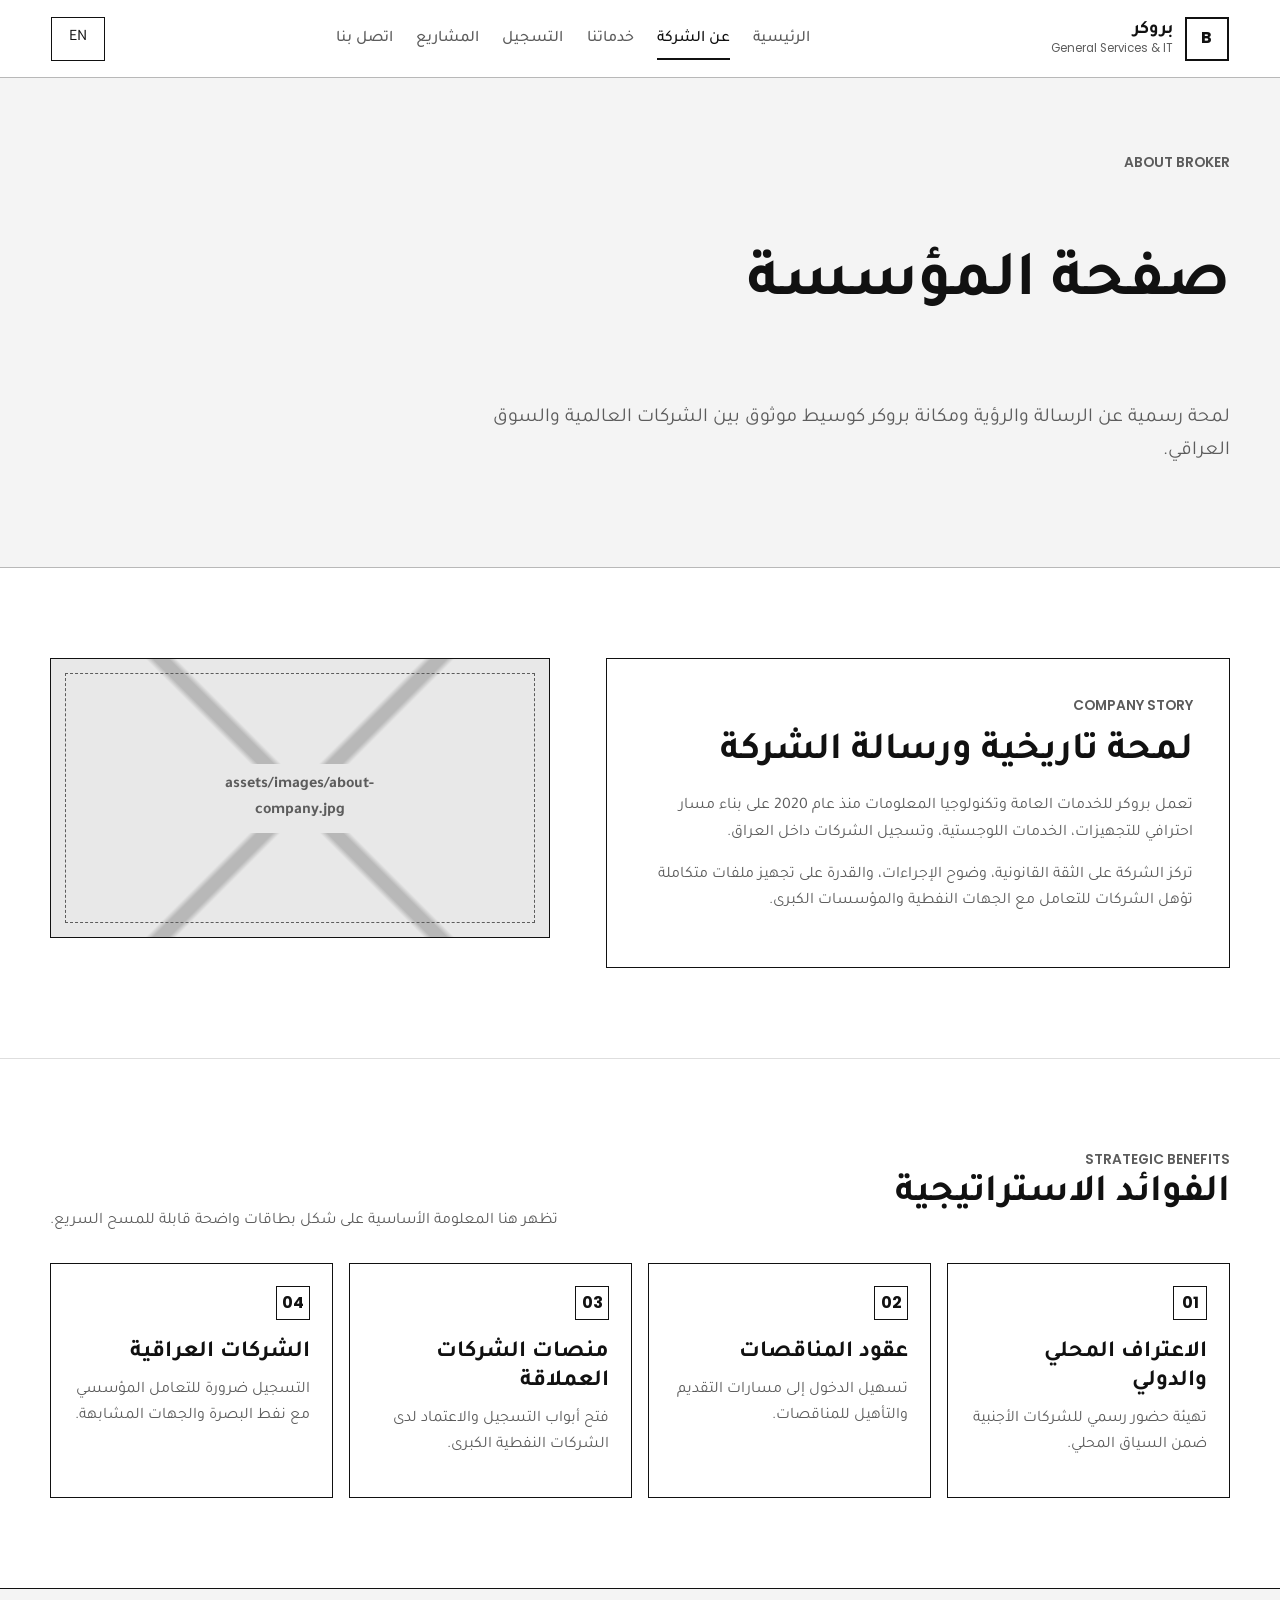
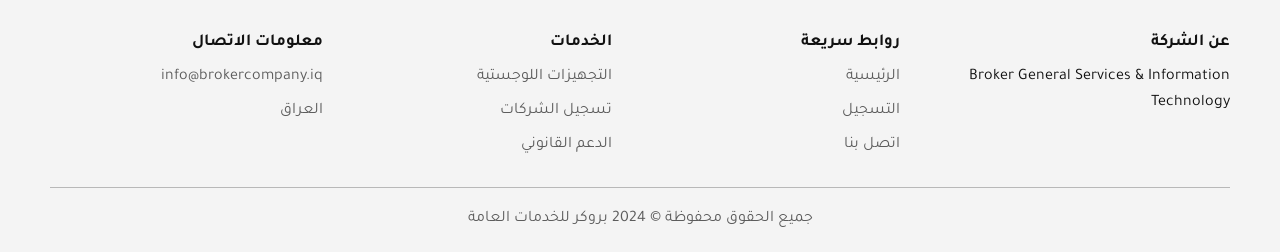
==== about.html @ 76e04817 "Add files via upload" ====
<!doctype html>
<html lang="ar" dir="rtl">
  <head>
    <meta charset="utf-8">
    <meta name="viewport" content="width=device-width, initial-scale=1">
    <title>بروكر | وايرفرام من نحن</title>
    <link rel="stylesheet" href="styles.css">
  </head>
  <body>
    <header class="site-header">
      <a class="brand" href="index.html" aria-label="Broker homepage">
        <span class="brand-mark" aria-hidden="true">B</span>
        <span>
          <strong data-ar="بروكر" data-en="Broker">بروكر</strong>
          <small>General Services &amp; IT</small>
        </span>
      </a>
      <nav class="site-nav" aria-label="Primary navigation">
        <a href="index.html" data-ar="الرئيسية" data-en="Home">الرئيسية</a>
        <a href="about.html" data-ar="عن الشركة" data-en="About">عن الشركة</a>
        <a href="services.html" data-ar="خدماتنا" data-en="Services">خدماتنا</a>
        <a href="registration.html" data-ar="التسجيل" data-en="Registration">التسجيل</a>
        <a href="partners.html" data-ar="المشاريع" data-en="Partners">المشاريع</a>
        <a href="contact.html" data-ar="اتصل بنا" data-en="Contact">اتصل بنا</a>
      </nav>
      <button class="language-toggle" type="button" data-language-toggle aria-label="Toggle language">
        <span data-ar="EN" data-en="AR">EN</span>
      </button>
    </header>

    <main class="main-shell">
      <section class="page-hero compact">
        <div class="page-hero-inner">
          <p class="eyebrow">About Broker</p>
          <h1 data-ar="صفحة المؤسسة" data-en="Company profile">صفحة المؤسسة</h1>
          <p class="lead">لمحة رسمية عن الرسالة والرؤية ومكانة بروكر كوسيط موثوق بين الشركات العالمية والسوق العراقي.</p>
        </div>
      </section>

      <section class="content-section">
        <div class="section-inner two-column">
          <article class="story-block">
            <p class="eyebrow">Company Story</p>
            <h2>لمحة تاريخية ورسالة الشركة</h2>
            <p>تعمل بروكر للخدمات العامة وتكنولوجيا المعلومات منذ عام 2020 على بناء مسار احترافي للتجهيزات، الخدمات اللوجستية، وتسجيل الشركات داخل العراق.</p>
            <p>تركز الشركة على الثقة القانونية، وضوح الإجراءات، والقدرة على تجهيز ملفات متكاملة تؤهل الشركات للتعامل مع الجهات النفطية والمؤسسات الكبرى.</p>
          </article>
          <div class="image-placeholder" data-image-slot="assets/images/about-company.jpg" aria-label="موضع صورة مؤسسية لمقر الشركة أو فريق العمل">
            <span>assets/images/about-company.jpg</span>
          </div>
        </div>
      </section>

      <section class="content-section">
        <div class="section-inner">
          <div class="section-heading">
            <div>
              <p class="eyebrow">Strategic Benefits</p>
              <h2>الفوائد الاستراتيجية</h2>
            </div>
            <p>تظهر هنا المعلومة الأساسية على شكل بطاقات واضحة قابلة للمسح السريع.</p>
          </div>
          <div class="strategy-grid">
            <article class="card">
              <span class="card-number">01</span>
              <h3>الاعتراف المحلي والدولي</h3>
              <p>تهيئة حضور رسمي للشركات الأجنبية ضمن السياق المحلي.</p>
            </article>
            <article class="card">
              <span class="card-number">02</span>
              <h3>عقود المناقصات</h3>
              <p>تسهيل الدخول إلى مسارات التقديم والتأهيل للمناقصات.</p>
            </article>
            <article class="card">
              <span class="card-number">03</span>
              <h3>منصات الشركات العملاقة</h3>
              <p>فتح أبواب التسجيل والاعتماد لدى الشركات النفطية الكبرى.</p>
            </article>
            <article class="card">
              <span class="card-number">04</span>
              <h3>الشركات العراقية</h3>
              <p>التسجيل ضرورة للتعامل المؤسسي مع نفط البصرة والجهات المشابهة.</p>
            </article>
          </div>
        </div>
      </section>
    </main>

    <footer class="site-footer">
      <div class="footer-inner">
        <div class="footer-grid">
          <section>
            <h3>عن الشركة</h3>
            <p>Broker General Services &amp; Information Technology</p>
          </section>
          <section>
            <h3>روابط سريعة</h3>
            <ul class="footer-list">
              <li><a href="index.html">الرئيسية</a></li>
              <li><a href="registration.html">التسجيل</a></li>
              <li><a href="contact.html">اتصل بنا</a></li>
            </ul>
          </section>
          <section>
            <h3>الخدمات</h3>
            <ul class="footer-list">
              <li>التجهيزات اللوجستية</li>
              <li>تسجيل الشركات</li>
              <li>الدعم القانوني</li>
            </ul>
          </section>
          <section>
            <h3>معلومات الاتصال</h3>
            <ul class="footer-list">
              <li>info@brokercompany.iq</li>
              <li>العراق</li>
            </ul>
          </section>
        </div>
        <div class="footer-bottom">جميع الحقوق محفوظة © 2024 بروكر للخدمات العامة</div>
      </div>
    </footer>
    <script src="app.js"></script>
  </body>
</html>
---- styles.css ----
@import url("https://fonts.googleapis.com/css2?family=Poppins:wght@400;500;600;700&family=Tajawal:wght@400;500;700;800&display=swap");

:root {
  --ink: #111111;
  --muted: #5c5c5c;
  --line: #b8b8b8;
  --soft-line: #dedede;
  --paper: #ffffff;
  --surface: #f4f4f4;
  --surface-strong: #e8e8e8;
  --focus: #000000;
  --radius: 8px;
  --max-width: 1180px;
}

* {
  box-sizing: border-box;
}

html {
  min-width: 320px;
}

body {
  margin: 0;
  background: var(--paper);
  color: var(--ink);
  font-family: "Tajawal", "Poppins", Arial, sans-serif;
  line-height: 1.65;
}

a {
  color: inherit;
  text-decoration: none;
}

button,
input,
select,
textarea {
  font: inherit;
}

button,
.button {
  min-height: 44px;
}

.site-header {
  position: sticky;
  top: 0;
  z-index: 20;
  display: flex;
  align-items: center;
  justify-content: space-between;
  gap: 24px;
  min-height: 78px;
  padding: 0 clamp(18px, 4vw, 54px);
  background: rgba(255, 255, 255, 0.96);
  border-bottom: 1px solid var(--line);
}

.brand {
  display: inline-flex;
  align-items: center;
  gap: 12px;
  min-width: 188px;
}

.brand-mark {
  display: grid;
  width: 44px;
  height: 44px;
  place-items: center;
  border: 2px solid var(--ink);
  font-family: "Poppins", Arial, sans-serif;
  font-weight: 700;
}

.brand strong {
  display: block;
  font-size: 1.15rem;
  line-height: 1.1;
}

.brand small {
  display: block;
  color: var(--muted);
  font-family: "Poppins", Arial, sans-serif;
  font-size: 0.72rem;
  line-height: 1.25;
}

.site-nav {
  display: flex;
  align-items: center;
  justify-content: center;
  flex: 1;
  gap: clamp(10px, 1.8vw, 24px);
}

.site-nav a {
  position: relative;
  padding: 24px 0 22px;
  color: var(--muted);
  font-weight: 500;
  white-space: nowrap;
}

.site-nav a::after {
  position: absolute;
  inset-inline: 0;
  bottom: 15px;
  height: 2px;
  background: var(--ink);
  content: "";
  opacity: 0;
}

.site-nav a[aria-current="page"],
.site-nav a:hover {
  color: var(--ink);
}

.site-nav a[aria-current="page"]::after,
.site-nav a:hover::after {
  opacity: 1;
}

.language-toggle {
  display: inline-flex;
  align-items: center;
  justify-content: center;
  width: 54px;
  border: 1px solid var(--ink);
  background: var(--paper);
  color: var(--ink);
  cursor: pointer;
}

.language-toggle:hover,
.language-toggle:focus-visible,
.button:hover,
.button:focus-visible,
.tab-button:hover,
.tab-button:focus-visible,
.accordion-button:hover,
.accordion-button:focus-visible,
.partner-trigger:hover,
.partner-trigger:focus-visible {
  outline: 2px solid var(--focus);
  outline-offset: 2px;
}

.main-shell {
  min-height: calc(100vh - 78px);
}

.page-hero {
  border-bottom: 1px solid var(--line);
  background: var(--surface);
}

.page-hero-inner,
.section-inner,
.footer-inner {
  width: min(var(--max-width), calc(100% - 36px));
  margin: 0 auto;
}

.page-hero-inner {
  display: grid;
  grid-template-columns: minmax(0, 1.05fr) minmax(280px, 0.95fr);
  gap: clamp(26px, 5vw, 68px);
  align-items: center;
  min-height: 430px;
  padding: clamp(42px, 8vw, 86px) 0;
}

.page-hero.compact .page-hero-inner {
  grid-template-columns: 1fr;
  min-height: auto;
  padding: clamp(36px, 7vw, 74px) 0;
}

.eyebrow {
  margin: 0 0 12px;
  color: var(--muted);
  font-family: "Poppins", "Tajawal", Arial, sans-serif;
  font-size: 0.86rem;
  font-weight: 600;
  letter-spacing: 0;
  text-transform: uppercase;
}

h1,
h2,
h3,
p {
  margin-top: 0;
}

h1 {
  max-width: 760px;
  margin-bottom: 18px;
  font-size: clamp(2.15rem, 5vw, 4.8rem);
  line-height: 1.08;
}

h2 {
  margin-bottom: 18px;
  font-size: clamp(1.7rem, 3vw, 2.7rem);
  line-height: 1.18;
}

h3 {
  margin-bottom: 10px;
  font-size: clamp(1.1rem, 2vw, 1.45rem);
  line-height: 1.25;
}

.lead {
  max-width: 800px;
  margin-bottom: 26px;
  color: var(--muted);
  font-size: clamp(1.04rem, 2vw, 1.24rem);
}

.button-row {
  display: flex;
  flex-wrap: wrap;
  gap: 12px;
}

.button {
  display: inline-flex;
  align-items: center;
  justify-content: center;
  gap: 10px;
  min-width: 150px;
  padding: 10px 18px;
  border: 1px solid var(--ink);
  background: var(--ink);
  color: var(--paper);
  font-weight: 700;
  cursor: pointer;
}

.button.secondary {
  background: var(--paper);
  color: var(--ink);
}

.button.full {
  width: 100%;
}

.hero-visual,
.image-placeholder,
.logo-placeholder {
  position: relative;
  display: grid;
  min-height: 280px;
  place-items: center;
  overflow: hidden;
  border: 1px solid var(--ink);
  background:
    linear-gradient(45deg, transparent 48%, var(--line) 49%, var(--line) 51%, transparent 52%),
    linear-gradient(-45deg, transparent 48%, var(--line) 49%, var(--line) 51%, transparent 52%),
    var(--surface-strong);
  color: var(--muted);
  text-align: center;
}

.hero-visual::before,
.image-placeholder::before,
.logo-placeholder::before {
  position: absolute;
  inset: 14px;
  border: 1px dashed var(--muted);
  content: "";
}

.hero-visual span,
.image-placeholder span,
.logo-placeholder span {
  position: relative;
  max-width: 220px;
  padding: 8px 12px;
  background: var(--surface-strong);
  font-weight: 700;
  overflow-wrap: anywhere;
}

.content-section {
  padding: clamp(42px, 8vw, 90px) 0;
}

.content-section + .content-section {
  border-top: 1px solid var(--soft-line);
}

.section-heading {
  display: flex;
  align-items: end;
  justify-content: space-between;
  gap: 18px;
  margin-bottom: 28px;
}

.section-heading p {
  max-width: 610px;
  margin-bottom: 0;
  color: var(--muted);
}

.two-column {
  display: grid;
  grid-template-columns: minmax(0, 1fr) minmax(280px, 0.8fr);
  gap: clamp(24px, 5vw, 56px);
  align-items: start;
}

.story-block {
  padding: clamp(22px, 4vw, 36px);
  border: 1px solid var(--ink);
  background: var(--paper);
}

.strategy-grid,
.services-grid,
.partner-grid,
.footer-grid {
  display: grid;
  gap: 16px;
}

.strategy-grid {
  grid-template-columns: repeat(4, minmax(0, 1fr));
}

.services-grid {
  grid-template-columns: repeat(4, minmax(0, 1fr));
}

.partner-grid {
  grid-template-columns: repeat(4, minmax(0, 1fr));
}

.footer-grid {
  grid-template-columns: 1.15fr repeat(3, 1fr);
}

.card,
.service-card,
.requirement-card,
.contact-panel {
  border: 1px solid var(--ink);
  background: var(--paper);
}

.card,
.service-card {
  padding: 22px;
}

.card {
  min-height: 174px;
}

.card-number {
  display: inline-grid;
  width: 34px;
  height: 34px;
  place-items: center;
  margin-bottom: 18px;
  border: 1px solid var(--ink);
  font-family: "Poppins", Arial, sans-serif;
  font-weight: 700;
}

.icon-slot {
  display: grid;
  width: 52px;
  height: 52px;
  place-items: center;
  margin-bottom: 18px;
  border: 1px solid var(--ink);
  background:
    linear-gradient(45deg, transparent 47%, var(--line) 48%, var(--line) 52%, transparent 53%),
    var(--surface);
}

.card p,
.service-card p,
.story-block p,
.contact-panel p {
  color: var(--muted);
}

.service-card {
  display: flex;
  flex-direction: column;
  min-height: 240px;
}

.service-card .button {
  width: 100%;
  margin-top: auto;
}

.tabs {
  display: grid;
  gap: 24px;
}

.tab-list {
  display: flex;
  flex-wrap: wrap;
  gap: 10px;
  justify-content: center;
}

.tab-button {
  min-width: min(100%, 260px);
  min-height: 48px;
  padding: 10px 20px;
  border: 1px solid var(--ink);
  background: var(--paper);
  color: var(--ink);
  cursor: pointer;
  font-weight: 700;
}

.tab-button[aria-selected="true"] {
  background: var(--ink);
  color: var(--paper);
}

.tab-panel[hidden] {
  display: none;
}

.process-list,
.check-list,
.footer-list {
  margin: 0;
  padding: 0;
  list-style: none;
}

.process-list {
  display: grid;
  grid-template-columns: repeat(3, minmax(0, 1fr));
  gap: 16px;
}

.process-list li,
.guarantee-box,
.requirement-card {
  padding: 22px;
  border: 1px solid var(--ink);
  background: var(--paper);
}

.guarantee-box {
  display: grid;
  grid-template-columns: auto 1fr;
  gap: 18px;
  align-items: start;
}

.shield-mark {
  display: grid;
  width: 64px;
  height: 74px;
  place-items: center;
  border: 2px solid var(--ink);
  clip-path: polygon(50% 0, 92% 15%, 82% 76%, 50% 100%, 18% 76%, 8% 15%);
  font-family: "Poppins", Arial, sans-serif;
  font-weight: 700;
}

.accordion {
  display: grid;
  gap: 12px;
}

.accordion-item {
  border: 1px solid var(--ink);
  background: var(--paper);
}

.accordion-button {
  display: flex;
  width: 100%;
  align-items: center;
  justify-content: space-between;
  gap: 16px;
  padding: 18px 20px;
  border: 0;
  background: transparent;
  color: var(--ink);
  cursor: pointer;
  text-align: start;
  font-weight: 700;
}

.accordion-button::after {
  display: grid;
  width: 28px;
  height: 28px;
  flex: 0 0 auto;
  place-items: center;
  border: 1px solid var(--ink);
  content: "+";
  font-family: "Poppins", Arial, sans-serif;
}

.accordion-button[aria-expanded="true"]::after {
  content: "-";
}

.accordion-panel {
  padding: 0 20px 18px;
  color: var(--muted);
}

.accordion-panel[hidden] {
  display: none;
}

.download-panel {
  display: grid;
  grid-template-columns: 1fr auto;
  gap: 18px;
  align-items: center;
  margin-top: 24px;
  padding: 22px;
  border: 1px solid var(--ink);
  background: var(--surface);
}

.partner-section-label {
  margin: 32px 0 14px;
  padding-bottom: 10px;
  border-bottom: 1px solid var(--line);
  color: var(--muted);
  font-weight: 700;
}

.partner-trigger {
  display: grid;
  width: 100%;
  min-height: 132px;
  padding: 16px;
  place-items: center;
  border: 1px solid var(--ink);
  background: var(--paper);
  color: var(--ink);
  cursor: pointer;
  text-align: center;
  font-weight: 700;
}

.partner-trigger span {
  display: block;
  width: 100%;
  padding: 10px;
  border: 1px dashed var(--line);
  overflow-wrap: anywhere;
}

dialog {
  width: min(560px, calc(100% - 32px));
  border: 1px solid var(--ink);
  padding: 0;
}

dialog::backdrop {
  background: rgba(0, 0, 0, 0.35);
}

.modal-content {
  padding: 26px;
}

.modal-actions {
  display: flex;
  justify-content: flex-end;
  margin-top: 22px;
}

.contact-layout {
  display: grid;
  grid-template-columns: minmax(0, 1.05fr) minmax(300px, 0.75fr);
  gap: clamp(24px, 5vw, 56px);
  align-items: start;
}

.contact-panel {
  padding: clamp(22px, 4vw, 34px);
}

.form-grid {
  display: grid;
  grid-template-columns: repeat(2, minmax(0, 1fr));
  gap: 16px;
}

.form-field {
  display: grid;
  gap: 8px;
}

.form-field.full {
  grid-column: 1 / -1;
}

.form-field label {
  font-weight: 700;
}

.form-field input,
.form-field select,
.form-field textarea {
  width: 100%;
  min-height: 46px;
  padding: 10px 12px;
  border: 1px solid var(--ink);
  background: var(--paper);
  color: var(--ink);
}

.form-field textarea {
  min-height: 132px;
  resize: vertical;
}

.form-status {
  margin: 16px 0 0;
  color: var(--muted);
}

.info-list {
  display: grid;
  gap: 16px;
  margin: 0;
}

.info-list div {
  padding-bottom: 14px;
  border-bottom: 1px solid var(--soft-line);
}

.info-list dt {
  font-weight: 700;
}

.info-list dd {
  margin: 4px 0 0;
  color: var(--muted);
}

.site-footer {
  border-top: 1px solid var(--ink);
  background: var(--surface);
}

.footer-inner {
  padding: 44px 0 20px;
}

.footer-grid {
  margin-bottom: 28px;
}

.footer-grid h3 {
  font-size: 1.05rem;
}

.footer-list {
  display: grid;
  gap: 8px;
  color: var(--muted);
}

.footer-bottom {
  padding-top: 18px;
  border-top: 1px solid var(--line);
  color: var(--muted);
  text-align: center;
}

@media (max-width: 980px) {
  .site-header {
    position: relative;
    flex-wrap: wrap;
    padding-top: 14px;
    padding-bottom: 14px;
  }

  .site-nav {
    order: 3;
    width: 100%;
    justify-content: flex-start;
    overflow-x: auto;
    padding-bottom: 2px;
  }

  html[dir="rtl"] .site-nav {
    justify-content: flex-start;
  }

  .site-nav a {
    padding: 8px 0;
  }

  .site-nav a::after {
    bottom: 0;
  }

  .page-hero-inner,
  .two-column,
  .contact-layout {
    grid-template-columns: 1fr;
  }

  .strategy-grid,
  .services-grid,
  .partner-grid {
    grid-template-columns: repeat(2, minmax(0, 1fr));
  }

  .process-list,
  .footer-grid {
    grid-template-columns: 1fr 1fr;
  }
}

@media (max-width: 640px) {
  .page-hero-inner,
  .section-inner,
  .footer-inner {
    width: min(100% - 28px, var(--max-width));
  }

  .brand {
    min-width: 0;
  }

  .brand small {
    display: none;
  }

  .section-heading,
  .download-panel {
    display: grid;
  }

  .strategy-grid,
  .services-grid,
  .partner-grid,
  .process-list,
  .footer-grid,
  .form-grid {
    grid-template-columns: 1fr;
  }

  .button,
  .tab-button {
    width: 100%;
  }

  h1 {
    font-size: clamp(2rem, 12vw, 3.2rem);
  }
}
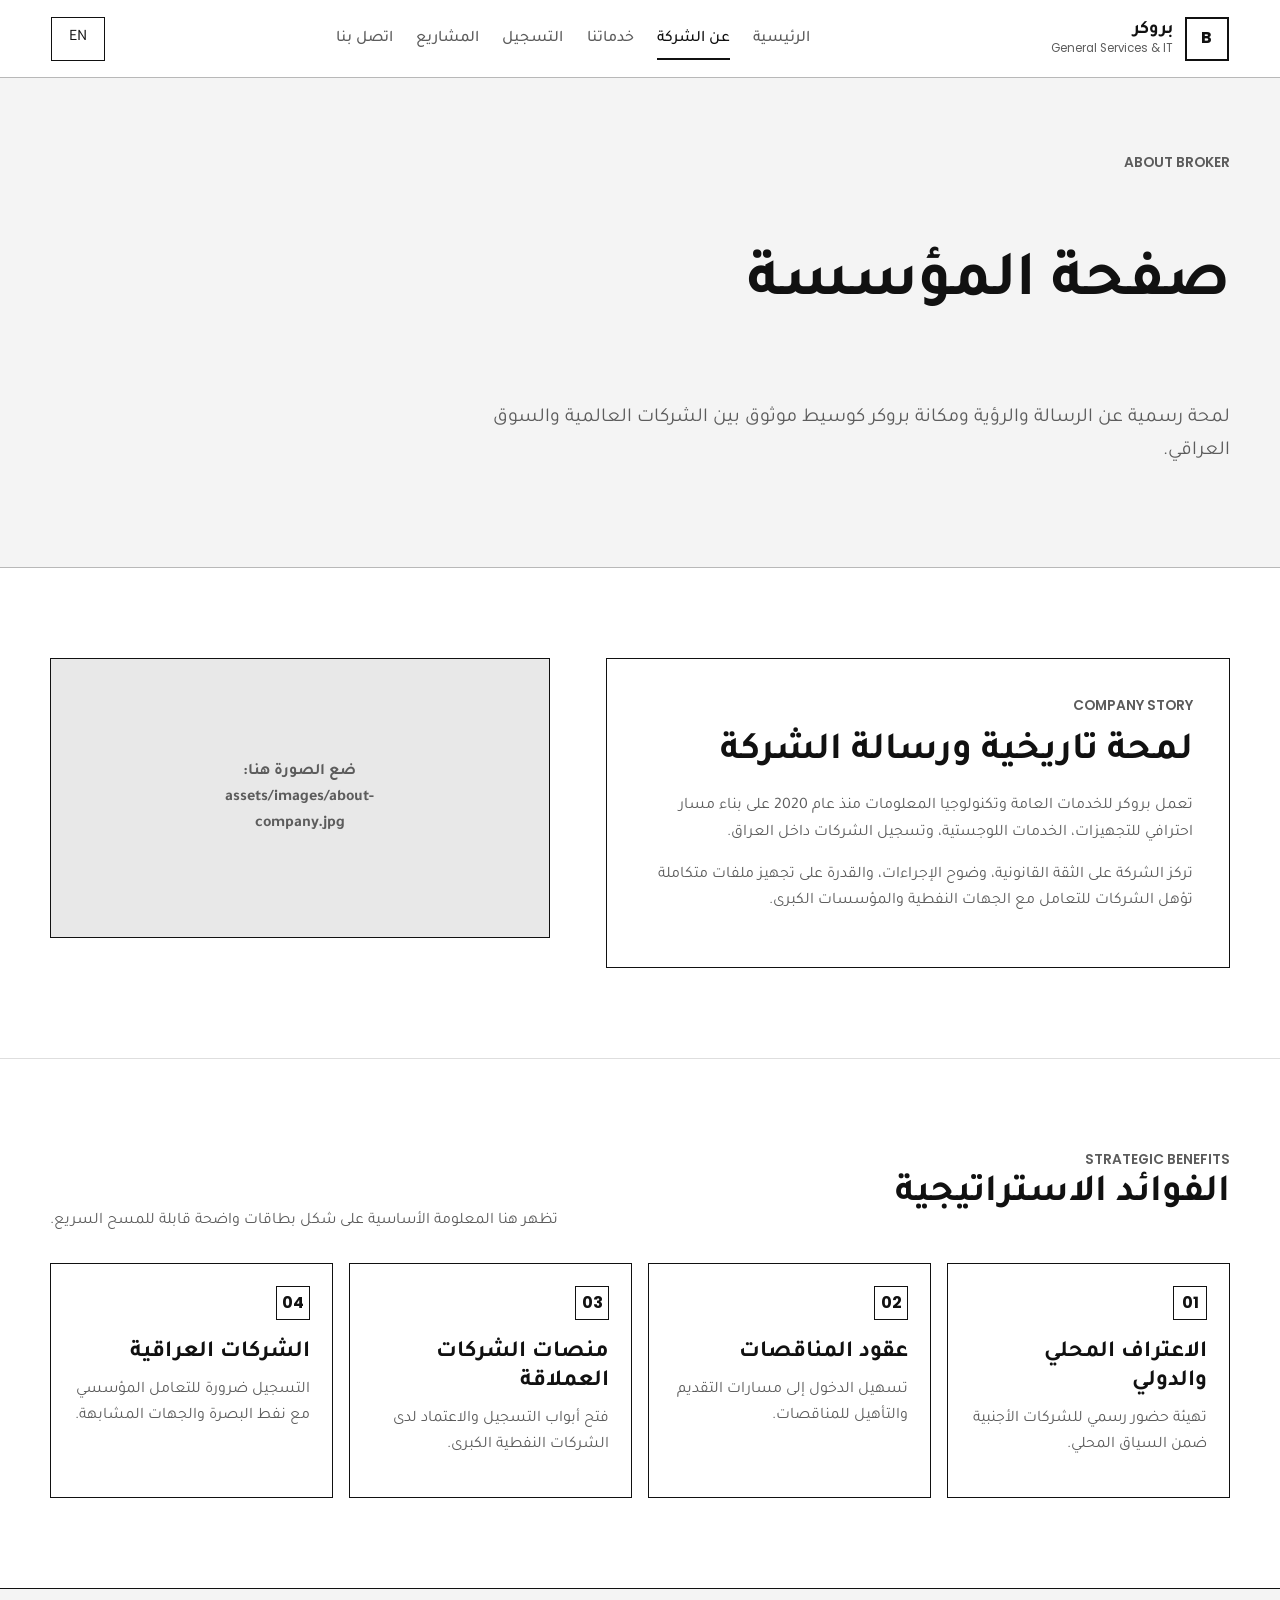
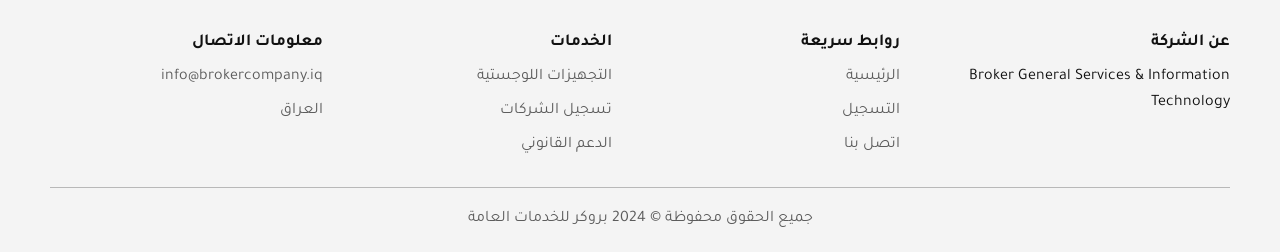
==== commit 204528da: "Add files via upload" ====
--- a/about.html
+++ b/about.html
@@ -45,8 +45,9 @@
             <p>تعمل بروكر للخدمات العامة وتكنولوجيا المعلومات منذ عام 2020 على بناء مسار احترافي للتجهيزات، الخدمات اللوجستية، وتسجيل الشركات داخل العراق.</p>
             <p>تركز الشركة على الثقة القانونية، وضوح الإجراءات، والقدرة على تجهيز ملفات متكاملة تؤهل الشركات للتعامل مع الجهات النفطية والمؤسسات الكبرى.</p>
           </article>
-          <div class="image-placeholder" data-image-slot="assets/images/about-company.jpg" aria-label="موضع صورة مؤسسية لمقر الشركة أو فريق العمل">
-            <span>assets/images/about-company.jpg</span>
+          <div class="image-placeholder has-image" data-image-slot="assets/images/about-company.jpg" aria-label="موضع صورة مؤسسية لمقر الشركة أو فريق العمل">
+            <img src="assets/images/about-company.jpg" alt="صورة مؤسسية لشركة بروكر" data-fallback-target="#about-image-fallback">
+            <span id="about-image-fallback" hidden>ضع الصورة هنا: assets/images/about-company.jpg</span>
           </div>
         </div>
       </section>
--- a/styles.css
+++ b/styles.css
@@ -272,6 +272,29 @@
   text-align: center;
 }
 
+.hero-visual.has-image,
+.image-placeholder.has-image {
+  background: var(--surface-strong);
+}
+
+.hero-visual.has-image::before,
+.image-placeholder.has-image::before {
+  display: none;
+}
+
+.hero-visual img,
+.image-placeholder img {
+  position: absolute;
+  inset: 0;
+  width: 100%;
+  height: 100%;
+  object-fit: cover;
+}
+
+.hero-visual.has-image span {
+  display: none;
+}
+
 .hero-visual::before,
 .image-placeholder::before,
 .logo-placeholder::before {
@@ -285,6 +308,7 @@
 .image-placeholder span,
 .logo-placeholder span {
   position: relative;
+  z-index: 1;
   max-width: 220px;
   padding: 8px 12px;
   background: var(--surface-strong);
@@ -550,11 +574,14 @@
 }
 
 .partner-trigger {
-  display: grid;
+  display: flex;
   width: 100%;
   min-height: 132px;
+  flex-direction: column;
+  gap: 10px;
+  align-items: center;
+  justify-content: center;
   padding: 16px;
-  place-items: center;
   border: 1px solid var(--ink);
   background: var(--paper);
   color: var(--ink);
@@ -563,11 +590,19 @@
   font-weight: 700;
 }
 
+.partner-trigger img {
+  display: block;
+  width: min(150px, 100%);
+  max-height: 74px;
+  object-fit: contain;
+}
+
 .partner-trigger span {
   display: block;
   width: 100%;
-  padding: 10px;
-  border: 1px dashed var(--line);
+  padding-top: 8px;
+  border-top: 1px dashed var(--line);
+  line-height: 1.3;
   overflow-wrap: anywhere;
 }
 
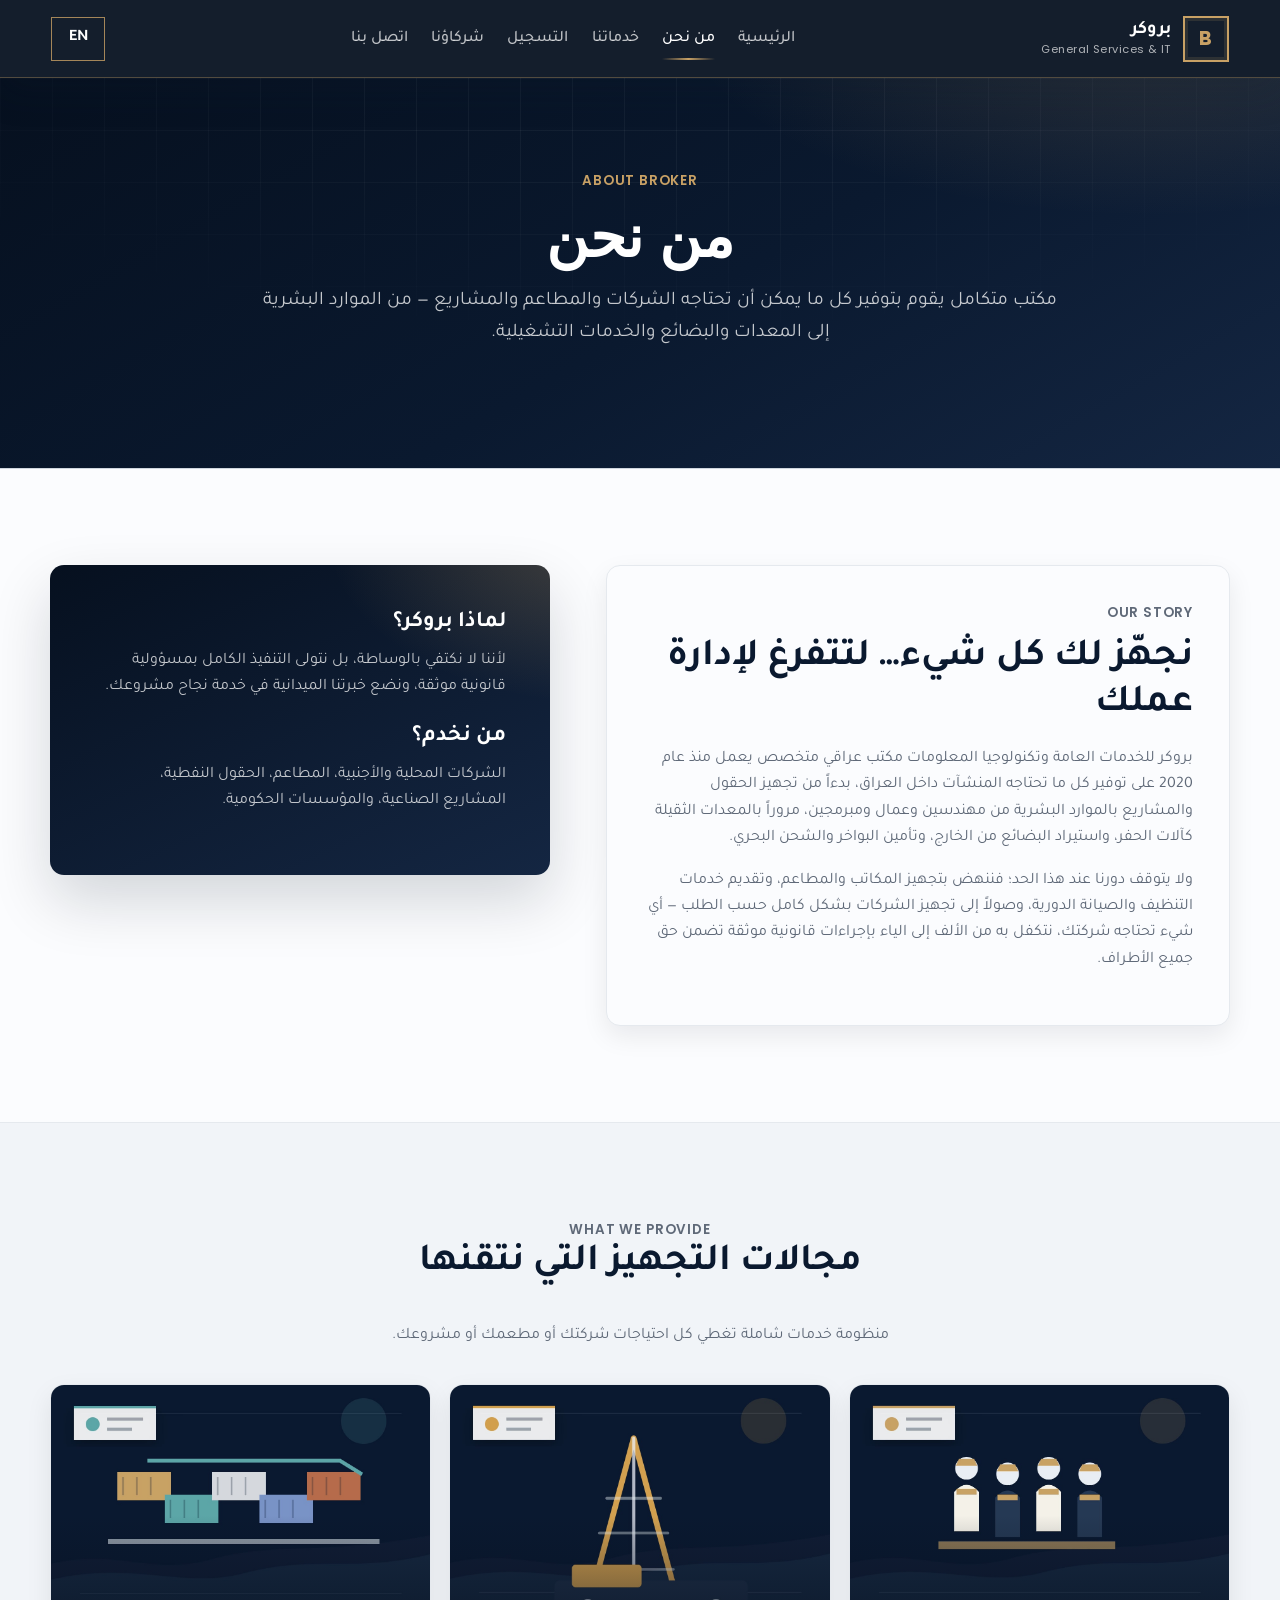
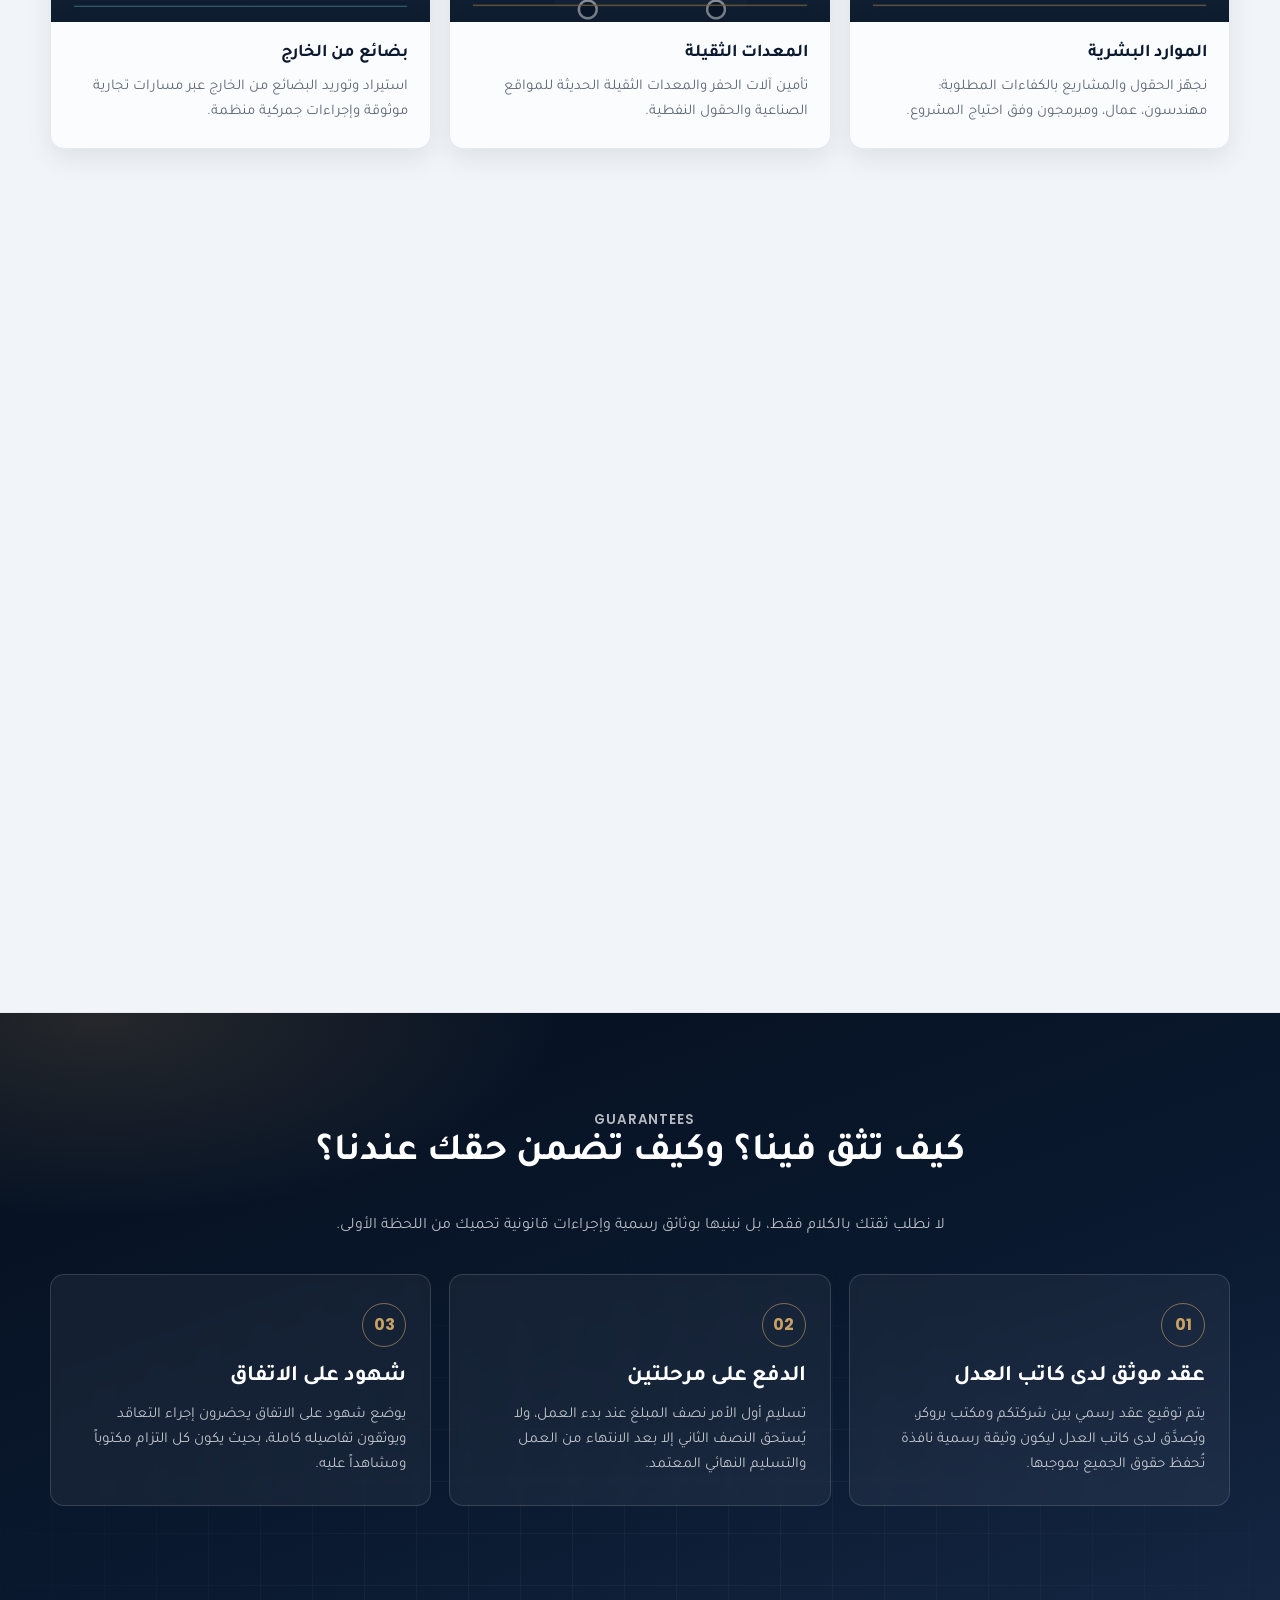
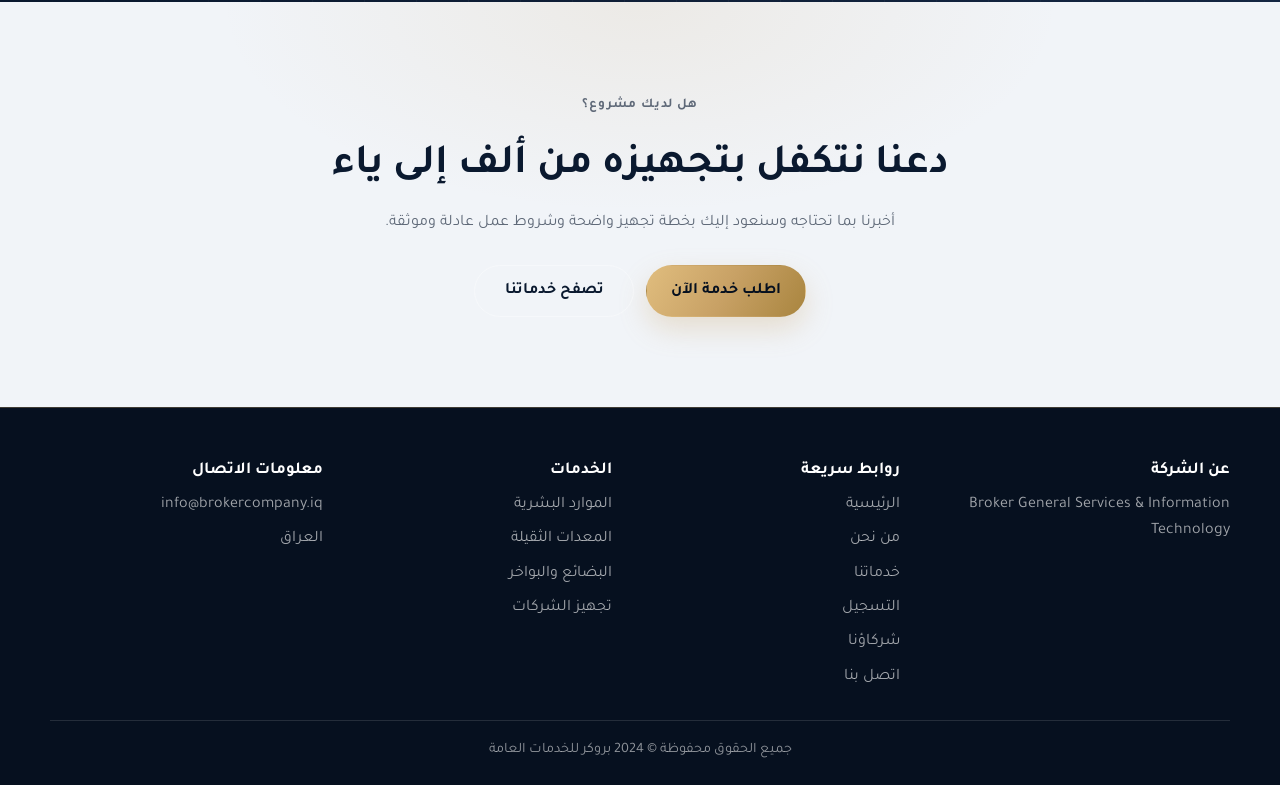
==== commit 3ebcfd79: "Add files via upload" ====
--- a/about.html
+++ b/about.html
@@ -3,7 +3,8 @@
   <head>
     <meta charset="utf-8">
     <meta name="viewport" content="width=device-width, initial-scale=1">
-    <title>بروكر | وايرفرام من نحن</title>
+    <title>بروكر | من نحن</title>
+    <meta name="description" content="من نحن — بروكر مكتب متخصص في توفير كل ما تحتاجه الشركات والمطاعم من موارد بشرية ومعدات وبضائع وخدمات متكاملة حسب الطلب.">
     <link rel="stylesheet" href="styles.css">
   </head>
   <body>
@@ -17,10 +18,10 @@
       </a>
       <nav class="site-nav" aria-label="Primary navigation">
         <a href="index.html" data-ar="الرئيسية" data-en="Home">الرئيسية</a>
-        <a href="about.html" data-ar="عن الشركة" data-en="About">عن الشركة</a>
+        <a href="about.html" data-ar="من نحن" data-en="About Us">من نحن</a>
         <a href="services.html" data-ar="خدماتنا" data-en="Services">خدماتنا</a>
         <a href="registration.html" data-ar="التسجيل" data-en="Registration">التسجيل</a>
-        <a href="partners.html" data-ar="المشاريع" data-en="Partners">المشاريع</a>
+        <a href="partners.html" data-ar="شركاؤنا" data-en="Our Partners">شركاؤنا</a>
         <a href="contact.html" data-ar="اتصل بنا" data-en="Contact">اتصل بنا</a>
       </nav>
       <button class="language-toggle" type="button" data-language-toggle aria-label="Toggle language">
@@ -31,57 +32,144 @@
     <main class="main-shell">
       <section class="page-hero compact">
         <div class="page-hero-inner">
-          <p class="eyebrow">About Broker</p>
-          <h1 data-ar="صفحة المؤسسة" data-en="Company profile">صفحة المؤسسة</h1>
-          <p class="lead">لمحة رسمية عن الرسالة والرؤية ومكانة بروكر كوسيط موثوق بين الشركات العالمية والسوق العراقي.</p>
+          <p class="eyebrow" data-ar="About Broker" data-en="About Broker">About Broker</p>
+          <h1 data-ar="من نحن" data-en="Who We Are">من نحن</h1>
+          <p class="lead" data-ar="مكتب متكامل يقوم بتوفير كل ما يمكن أن تحتاجه الشركات والمطاعم والمشاريع — من الموارد البشرية إلى المعدات والبضائع والخدمات التشغيلية." data-en="A fully integrated office supplying everything companies, restaurants, and projects may need — from human resources to equipment, goods, and operational services.">مكتب متكامل يقوم بتوفير كل ما يمكن أن تحتاجه الشركات والمطاعم والمشاريع — من الموارد البشرية إلى المعدات والبضائع والخدمات التشغيلية.</p>
         </div>
       </section>
 
       <section class="content-section">
         <div class="section-inner two-column">
-          <article class="story-block">
-            <p class="eyebrow">Company Story</p>
-            <h2>لمحة تاريخية ورسالة الشركة</h2>
-            <p>تعمل بروكر للخدمات العامة وتكنولوجيا المعلومات منذ عام 2020 على بناء مسار احترافي للتجهيزات، الخدمات اللوجستية، وتسجيل الشركات داخل العراق.</p>
-            <p>تركز الشركة على الثقة القانونية، وضوح الإجراءات، والقدرة على تجهيز ملفات متكاملة تؤهل الشركات للتعامل مع الجهات النفطية والمؤسسات الكبرى.</p>
+          <article class="story-block" data-reveal>
+            <p class="eyebrow" data-ar="Our story" data-en="Our story">Our story</p>
+            <h2 data-ar="نجهّز لك كل شيء… لتتفرغ لإدارة عملك" data-en="We provision everything… so you focus on your business">نجهّز لك كل شيء… لتتفرغ لإدارة عملك</h2>
+            <p data-ar="بروكر للخدمات العامة وتكنولوجيا المعلومات مكتب عراقي متخصص يعمل منذ عام 2020 على توفير كل ما تحتاجه المنشآت داخل العراق، بدءاً من تجهيز الحقول والمشاريع بالموارد البشرية من مهندسين وعمال ومبرمجين، مروراً بالمعدات الثقيلة كآلات الحفر، واستيراد البضائع من الخارج، وتأمين البواخر والشحن البحري." data-en="Broker General Services &amp; IT is an Iraqi specialized office operating since 2020 to supply everything establishments need inside Iraq: staffing fields and projects with engineers, workers, and programmers; heavy machinery such as drilling rigs; importing goods from abroad; and securing vessels and sea freight.">بروكر للخدمات العامة وتكنولوجيا المعلومات مكتب عراقي متخصص يعمل منذ عام 2020 على توفير كل ما تحتاجه المنشآت داخل العراق، بدءاً من تجهيز الحقول والمشاريع بالموارد البشرية من مهندسين وعمال ومبرمجين، مروراً بالمعدات الثقيلة كآلات الحفر، واستيراد البضائع من الخارج، وتأمين البواخر والشحن البحري.</p>
+            <p data-ar="ولا يتوقف دورنا عند هذا الحد؛ فننهض بتجهيز المكاتب والمطاعم، وتقديم خدمات التنظيف والصيانة الدورية، وصولاً إلى تجهيز الشركات بشكل كامل حسب الطلب — أي شيء تحتاجه شركتك، نتكفل به من الألف إلى الياء بإجراءات قانونية موثقة تضمن حق جميع الأطراف." data-en="And our role does not stop there: we also set up offices and restaurants, provide periodic cleaning and maintenance services, and fully equip companies on demand — whatever your company needs, we handle it from A to Z through documented legal procedures that protect all parties.">ولا يتوقف دورنا عند هذا الحد؛ فننهض بتجهيز المكاتب والمطاعم، وتقديم خدمات التنظيف والصيانة الدورية، وصولاً إلى تجهيز الشركات بشكل كامل حسب الطلب — أي شيء تحتاجه شركتك، نتكفل به من الألف إلى الياء بإجراءات قانونية موثقة تضمن حق جميع الأطراف.</p>
           </article>
-          <div class="image-placeholder has-image" data-image-slot="assets/images/about-company.jpg" aria-label="موضع صورة مؤسسية لمقر الشركة أو فريق العمل">
-            <img src="assets/images/about-company.jpg" alt="صورة مؤسسية لشركة بروكر" data-fallback-target="#about-image-fallback">
-            <span id="about-image-fallback" hidden>ضع الصورة هنا: assets/images/about-company.jpg</span>
-          </div>
-        </div>
-      </section>
-
-      <section class="content-section">
+          <aside class="intro-panel" data-reveal>
+            <span class="panel-line" aria-hidden="true"></span>
+            <h3 data-ar="لماذا بروكر؟" data-en="Why Broker?">لماذا بروكر؟</h3>
+            <p data-ar="لأننا لا نكتفي بالوساطة، بل نتولى التنفيذ الكامل بمسؤولية قانونية موثقة، ونضع خبرتنا الميدانية في خدمة نجاح مشروعك." data-en="Because we do not merely broker deals — we take full execution responsibility under documented legal liability, putting our field expertise at the service of your project's success.">لأننا لا نكتفي بالوساطة، بل نتولى التنفيذ الكامل بمسؤولية قانونية موثقة، ونضع خبرتنا الميدانية في خدمة نجاح مشروعك.</p>
+            <h3 style="margin-top: 22px;" data-ar="من نخدم؟" data-en="Whom we serve">من نخدم؟</h3>
+            <p data-ar="الشركات المحلية والأجنبية، المطاعم، الحقول النفطية، المشاريع الصناعية، والمؤسسات الحكومية." data-en="Local and foreign companies, restaurants, oilfields, industrial projects, and government institutions.">الشركات المحلية والأجنبية، المطاعم، الحقول النفطية، المشاريع الصناعية، والمؤسسات الحكومية.</p>
+          </aside>
+        </div>
+      </section>
+
+      <section class="content-section" style="background: var(--surface);">
         <div class="section-inner">
-          <div class="section-heading">
+          <div class="section-heading center" data-reveal>
             <div>
-              <p class="eyebrow">Strategic Benefits</p>
-              <h2>الفوائد الاستراتيجية</h2>
+              <p class="eyebrow" data-ar="What we provide" data-en="What we provide">What we provide</p>
+              <h2 data-ar="مجالات التجهيز التي نتقنها" data-en="The provisioning fields we master">مجالات التجهيز التي نتقنها</h2>
             </div>
-            <p>تظهر هنا المعلومة الأساسية على شكل بطاقات واضحة قابلة للمسح السريع.</p>
-          </div>
-          <div class="strategy-grid">
-            <article class="card">
-              <span class="card-number">01</span>
-              <h3>الاعتراف المحلي والدولي</h3>
-              <p>تهيئة حضور رسمي للشركات الأجنبية ضمن السياق المحلي.</p>
-            </article>
-            <article class="card">
-              <span class="card-number">02</span>
-              <h3>عقود المناقصات</h3>
-              <p>تسهيل الدخول إلى مسارات التقديم والتأهيل للمناقصات.</p>
-            </article>
-            <article class="card">
-              <span class="card-number">03</span>
-              <h3>منصات الشركات العملاقة</h3>
-              <p>فتح أبواب التسجيل والاعتماد لدى الشركات النفطية الكبرى.</p>
-            </article>
-            <article class="card">
-              <span class="card-number">04</span>
-              <h3>الشركات العراقية</h3>
-              <p>التسجيل ضرورة للتعامل المؤسسي مع نفط البصرة والجهات المشابهة.</p>
-            </article>
+            <p data-ar="منظومة خدمات شاملة تغطي كل احتياجات شركتك أو مطعمك أو مشروعك." data-en="A comprehensive service system covering all the needs of your company, restaurant, or project.">منظومة خدمات شاملة تغطي كل احتياجات شركتك أو مطعمك أو مشروعك.</p>
+          </div>
+          <div class="media-grid">
+            <article class="media-card" data-reveal>
+              <div class="media-thumb"><img src="assets/images/services/manpower.jpg" alt="الموارد البشرية - مهندسون وعمال ومبرمجون"></div>
+              <div class="media-body">
+                <h3 data-ar="الموارد البشرية" data-en="Human resources">الموارد البشرية</h3>
+                <p data-ar="نجهّز الحقول والمشاريع بالكفاءات المطلوبة: مهندسون، عمال، ومبرمجون وفق احتياج المشروع." data-en="We staff fields and projects with the required talent: engineers, workers, and programmers per project needs.">نجهّز الحقول والمشاريع بالكفاءات المطلوبة: مهندسون، عمال، ومبرمجون وفق احتياج المشروع.</p>
+              </div>
+            </article>
+            <article class="media-card" data-reveal>
+              <div class="media-thumb"><img src="assets/images/services/heavy-equipment.jpg" alt="المعدات الثقيلة وآلات الحفر"></div>
+              <div class="media-body">
+                <h3 data-ar="المعدات الثقيلة" data-en="Heavy equipment">المعدات الثقيلة</h3>
+                <p data-ar="تأمين آلات الحفر والمعدات الثقيلة الحديثة للمواقع الصناعية والحقول النفطية." data-en="Securing drilling rigs and modern heavy machinery for industrial sites and oilfields.">تأمين آلات الحفر والمعدات الثقيلة الحديثة للمواقع الصناعية والحقول النفطية.</p>
+              </div>
+            </article>
+            <article class="media-card" data-reveal>
+              <div class="media-thumb"><img src="assets/images/services/imports.jpg" alt="تجهيز بضائع مستوردة من الخارج"></div>
+              <div class="media-body">
+                <h3 data-ar="بضائع من الخارج" data-en="Imported goods">بضائع من الخارج</h3>
+                <p data-ar="استيراد وتوريد البضائع من الخارج عبر مسارات تجارية موثوقة وإجراءات جمركية منظمة." data-en="Importing and supplying goods through trusted trade routes and organized customs procedures.">استيراد وتوريد البضائع من الخارج عبر مسارات تجارية موثوقة وإجراءات جمركية منظمة.</p>
+              </div>
+            </article>
+            <article class="media-card" data-reveal>
+              <div class="media-thumb"><img src="assets/images/services/shipping.jpg" alt="البواخر والشحن البحري"></div>
+              <div class="media-body">
+                <h3 data-ar="البواخر" data-en="Vessels">البواخر</h3>
+                <p data-ar="تأمين البواخر وحلول الشحن البحري لضمان وصول بضائعك بأمان وفي الوقت المحدد." data-en="Securing vessels and sea freight solutions so your cargo arrives safely and on time.">تأمين البواخر وحلول الشحن البحري لضمان وصول بضائعك بأمان وفي الوقت المحدد.</p>
+              </div>
+            </article>
+            <article class="media-card" data-reveal>
+              <div class="media-thumb"><img src="assets/images/services/offices.jpg" alt="تجهيز المكاتب ومقرات العمل"></div>
+              <div class="media-body">
+                <h3 data-ar="المكاتب" data-en="Offices">المكاتب</h3>
+                <p data-ar="تجهيز مقرات العمل والمكاتب كاملة ليكون فريقك جاهزاً للتشغيل من اليوم الأول." data-en="Fully equipping offices and headquarters so your team is operational from day one.">تجهيز مقرات العمل والمكاتب كاملة ليكون فريقك جاهزاً للتشغيل من اليوم الأول.</p>
+              </div>
+            </article>
+            <article class="media-card" data-reveal>
+              <div class="media-thumb"><img src="assets/images/services/cleaning.jpg" alt="خدمات التنظيف للمرافق والمواقع"></div>
+              <div class="media-body">
+                <h3 data-ar="خدمات التنظيف" data-en="Cleaning services">خدمات التنظيف</h3>
+                <p data-ar="فرق تنظيف محترفة تعمل بجداول منتظمة للحفاظ على نظافة المرافق والمواقع." data-en="Professional cleaning teams working on regular schedules to keep facilities spotless.">فرق تنظيف محترفة تعمل بجداول منتظمة للحفاظ على نظافة المرافق والمواقع.</p>
+              </div>
+            </article>
+            <article class="media-card" data-reveal>
+              <div class="media-thumb"><img src="assets/images/services/restaurants.jpg" alt="تجهيز المطاعم والمطابخ"></div>
+              <div class="media-body">
+                <h3 data-ar="تجهيز المطاعم" data-en="Restaurant setup">تجهيز المطاعم</h3>
+                <p data-ar="تجهيز مطاعم متكامل: مطابخ، معدات، أثاث، وأنظمة تشغيل جاهزة للافتتاح." data-en="Complete restaurant setup: kitchens, equipment, furniture, and systems ready for opening day.">تجهيز مطاعم متكامل: مطابخ، معدات، أثاث، وأنظمة تشغيل جاهزة للافتتاح.</p>
+              </div>
+            </article>
+            <article class="media-card" data-reveal>
+              <div class="media-thumb"><img src="assets/images/services/maintenance.jpg" alt="خدمات الصيانة الدورية والطارئة"></div>
+              <div class="media-body">
+                <h3 data-ar="خدمات الصيانة" data-en="Maintenance services">خدمات الصيانة</h3>
+                <p data-ar="صيانة دورية وطارئة للمعدات والمرافق على يد فرق فنية مدربة ومعتمدة." data-en="Periodic and emergency maintenance for equipment and facilities by certified technical teams.">صيانة دورية وطارئة للمعدات والمرافق على يد فرق فنية مدربة ومعتمدة.</p>
+              </div>
+            </article>
+            <article class="media-card" data-reveal>
+              <div class="media-thumb"><img src="assets/images/services/about-company.jpg" alt="تجهيز الشركات حسب الطلب"></div>
+              <div class="media-body">
+                <h3 data-ar="تجهيز الشركات حسب الطلب" data-en="Custom company provisioning">تجهيز الشركات حسب الطلب</h3>
+                <p data-ar="أي شيء تحتاجه شركتك من تجهيزات وخدمات، نوفّره لك حسب الطلب بمعايير احترافية." data-en="Whatever your company needs in terms of provisioning and services, we deliver on demand to professional standards.">أي شيء تحتاجه شركتك من تجهيزات وخدمات، نوفّره لك حسب الطلب بمعايير احترافية.</p>
+              </div>
+            </article>
+          </div>
+        </div>
+      </section>
+
+      <section class="trust-band content-section">
+        <div class="section-inner">
+          <div class="section-heading center" data-reveal>
+            <div>
+              <p class="eyebrow" data-ar="Guarantees" data-en="Guarantees">Guarantees</p>
+              <h2 data-ar="كيف تثق فينا؟ وكيف تضمن حقك عندنا؟" data-en="How can you trust us? How are your rights secured?">كيف تثق فينا؟ وكيف تضمن حقك عندنا؟</h2>
+            </div>
+            <p data-ar="لا نطلب ثقتك بالكلام فقط، بل نبنيها بوثائق رسمية وإجراءات قانونية تحميك من اللحظة الأولى." data-en="We do not ask for blind trust — we build it with official documents and legal procedures that protect you from the very first moment.">لا نطلب ثقتك بالكلام فقط، بل نبنيها بوثائق رسمية وإجراءات قانونية تحميك من اللحظة الأولى.</p>
+          </div>
+          <div class="trust-grid">
+            <article class="trust-item" data-reveal>
+              <span class="trust-num">01</span>
+              <h3 data-ar="عقد موثق لدى كاتب العدل" data-en="Contract notarized officially">عقد موثق لدى كاتب العدل</h3>
+              <p data-ar="يتم توقيع عقد رسمي بين شركتكم ومكتب بروكر، ويُصدَّق لدى كاتب العدل ليكون وثيقة رسمية نافذة تُحفظ حقوق الجميع بموجبها." data-en="An official contract is signed between your company and Broker, then notarized at the notary office as an enforceable official document preserving everyone's rights.">يتم توقيع عقد رسمي بين شركتكم ومكتب بروكر، ويُصدَّق لدى كاتب العدل ليكون وثيقة رسمية نافذة تُحفظ حقوق الجميع بموجبها.</p>
+            </article>
+            <article class="trust-item" data-reveal>
+              <span class="trust-num">02</span>
+              <h3 data-ar="الدفع على مرحلتين" data-en="Two-stage payment">الدفع على مرحلتين</h3>
+              <p data-ar="تسليم أول الأمر نصف المبلغ عند بدء العمل، ولا يُستحق النصف الثاني إلا بعد الانتهاء من العمل والتسليم النهائي المعتمد." data-en="Half of the amount is paid upfront when work begins, while the second half becomes due only after completion and approved final delivery.">تسليم أول الأمر نصف المبلغ عند بدء العمل، ولا يُستحق النصف الثاني إلا بعد الانتهاء من العمل والتسليم النهائي المعتمد.</p>
+            </article>
+            <article class="trust-item" data-reveal>
+              <span class="trust-num">03</span>
+              <h3 data-ar="شهود على الاتفاق" data-en="Witnesses on the agreement">شهود على الاتفاق</h3>
+              <p data-ar="يوضع شهود على الاتفاق يحضرون إجراء التعاقد ويوثقون تفاصيله كاملة، بحيث يكون كل التزام مكتوباً ومشاهداً عليه." data-en="Witnesses attend the contracting process and document its full details, so every commitment is written and attested.">يوضع شهود على الاتفاق يحضرون إجراء التعاقد ويوثقون تفاصيله كاملة، بحيث يكون كل التزام مكتوباً ومشاهداً عليه.</p>
+            </article>
+          </div>
+        </div>
+      </section>
+
+      <section class="cta-band">
+        <div class="inner" data-reveal>
+          <p class="eyebrow" data-ar="هل لديك مشروع؟" data-en="Have a project?">هل لديك مشروع؟</p>
+          <h2 data-ar="دعنا نتكفل بتجهيزه من ألف إلى ياء" data-en="Let us handle the provisioning from A to Z">دعنا نتكفل بتجهيزه من ألف إلى ياء</h2>
+          <p data-ar="أخبرنا بما تحتاجه وسنعود إليك بخطة تجهيز واضحة وشروط عمل عادلة وموثقة." data-en="Tell us what you need and we will return with a clear provisioning plan and fair, documented terms.">أخبرنا بما تحتاجه وسنعود إليك بخطة تجهيز واضحة وشروط عمل عادلة وموثقة.</p>
+          <div class="button-row">
+            <a class="button" href="mailto:info@brokercompany.iq" data-mailto-subject="طلب خدمة من موقع بروكر" data-mailto-body="السلام عليكم،&#10;أرغب بطلب خدمة من شركة بروكر.&#10;&#10;الاسم:&#10;رقم الهاتف:&#10;الخدمة المطلوبة:" data-ar="اطلب خدمة الآن" data-en="Request a service">اطلب خدمة الآن</a>
+            <a class="button secondary" href="services.html" data-ar="تصفح خدماتنا" data-en="Browse our services">تصفح خدماتنا</a>
           </div>
         </div>
       </section>
@@ -91,34 +179,38 @@
       <div class="footer-inner">
         <div class="footer-grid">
           <section>
-            <h3>عن الشركة</h3>
+            <h3 data-ar="عن الشركة" data-en="About">عن الشركة</h3>
             <p>Broker General Services &amp; Information Technology</p>
           </section>
           <section>
-            <h3>روابط سريعة</h3>
+            <h3 data-ar="روابط سريعة" data-en="Quick links">روابط سريعة</h3>
             <ul class="footer-list">
-              <li><a href="index.html">الرئيسية</a></li>
-              <li><a href="registration.html">التسجيل</a></li>
-              <li><a href="contact.html">اتصل بنا</a></li>
+              <li><a href="index.html" data-ar="الرئيسية" data-en="Home">الرئيسية</a></li>
+              <li><a href="about.html" data-ar="من نحن" data-en="About Us">من نحن</a></li>
+              <li><a href="services.html" data-ar="خدماتنا" data-en="Services">خدماتنا</a></li>
+              <li><a href="registration.html" data-ar="التسجيل" data-en="Registration">التسجيل</a></li>
+              <li><a href="partners.html" data-ar="شركاؤنا" data-en="Our Partners">شركاؤنا</a></li>
+              <li><a href="contact.html" data-ar="اتصل بنا" data-en="Contact">اتصل بنا</a></li>
             </ul>
           </section>
           <section>
-            <h3>الخدمات</h3>
+            <h3 data-ar="الخدمات" data-en="Services">الخدمات</h3>
             <ul class="footer-list">
-              <li>التجهيزات اللوجستية</li>
-              <li>تسجيل الشركات</li>
-              <li>الدعم القانوني</li>
+              <li data-ar="الموارد البشرية" data-en="Human resources">الموارد البشرية</li>
+              <li data-ar="المعدات الثقيلة" data-en="Heavy equipment">المعدات الثقيلة</li>
+              <li data-ar="البضائع والبواخر" data-en="Goods &amp; vessels">البضائع والبواخر</li>
+              <li data-ar="تجهيز الشركات" data-en="Company provisioning">تجهيز الشركات</li>
             </ul>
           </section>
           <section>
-            <h3>معلومات الاتصال</h3>
+            <h3 data-ar="معلومات الاتصال" data-en="Contact info">معلومات الاتصال</h3>
             <ul class="footer-list">
               <li>info@brokercompany.iq</li>
-              <li>العراق</li>
+              <li data-ar="العراق" data-en="Iraq">العراق</li>
             </ul>
           </section>
         </div>
-        <div class="footer-bottom">جميع الحقوق محفوظة © 2024 بروكر للخدمات العامة</div>
+        <div class="footer-bottom" data-ar="جميع الحقوق محفوظة © 2024 بروكر للخدمات العامة" data-en="All rights reserved © 2024 Broker General Services">جميع الحقوق محفوظة © 2024 بروكر للخدمات العامة</div>
       </div>
     </footer>
     <script src="app.js"></script>
--- a/styles.css
+++ b/styles.css
@@ -1,16 +1,25 @@
 @import url("https://fonts.googleapis.com/css2?family=Poppins:wght@400;500;600;700&family=Tajawal:wght@400;500;700;800&display=swap");
 
 :root {
-  --ink: #111111;
-  --muted: #5c5c5c;
-  --line: #b8b8b8;
-  --soft-line: #dedede;
-  --paper: #ffffff;
-  --surface: #f4f4f4;
-  --surface-strong: #e8e8e8;
-  --focus: #000000;
-  --radius: 8px;
+  --ink: #0a192f;
+  --muted: #5f6978;
+  --line: #cfd6de;
+  --soft-line: #e5e9ee;
+  --paper: #fbfcfe;
+  --surface: #f1f4f8;
+  --surface-strong: #e8edf4;
+  --focus: #c8a165;
+  --navy: #0a192f;
+  --navy-2: #142642;
+  --navy-deep: #06101f;
+  --bronze: #c8a165;
+  --bronze-strong: #b08d4f;
+  --steel: #7c8796;
+  --white: #ffffff;
+  --radius: 14px;
   --max-width: 1180px;
+  --shadow-lg: 0 26px 60px rgba(6, 16, 31, 0.16);
+  --shadow-sm: 0 10px 26px rgba(6, 16, 31, 0.08);
 }
 
 * {
@@ -19,6 +28,7 @@
 
 html {
   min-width: 320px;
+  scroll-behavior: smooth;
 }
 
 body {
@@ -29,6 +39,10 @@
   line-height: 1.65;
 }
 
+::selection {
+  background: rgba(200, 161, 101, 0.35);
+}
+
 a {
   color: inherit;
   text-decoration: none;
@@ -45,6 +59,8 @@
 .button {
   min-height: 44px;
 }
+
+/* ============ Header ============ */
 
 .site-header {
   position: sticky;
@@ -56,8 +72,10 @@
   gap: 24px;
   min-height: 78px;
   padding: 0 clamp(18px, 4vw, 54px);
-  background: rgba(255, 255, 255, 0.96);
-  border-bottom: 1px solid var(--line);
+  background: rgba(6, 16, 31, 0.94);
+  backdrop-filter: blur(10px);
+  border-bottom: 1px solid rgba(200, 161, 101, 0.35);
+  box-shadow: 0 14px 36px rgba(10, 25, 47, 0.18);
 }
 
 .brand {
@@ -69,25 +87,30 @@
 
 .brand-mark {
   display: grid;
-  width: 44px;
-  height: 44px;
+  width: 46px;
+  height: 46px;
   place-items: center;
-  border: 2px solid var(--ink);
+  border: 2px solid var(--bronze);
+  color: var(--bronze);
   font-family: "Poppins", Arial, sans-serif;
+  font-size: 1.2rem;
   font-weight: 700;
+  box-shadow: inset 0 0 0 3px rgba(200, 161, 101, 0.14);
 }
 
 .brand strong {
   display: block;
   font-size: 1.15rem;
   line-height: 1.1;
+  color: var(--white);
 }
 
 .brand small {
   display: block;
-  color: var(--muted);
+  color: rgba(255, 255, 255, 0.66);
   font-family: "Poppins", Arial, sans-serif;
-  font-size: 0.72rem;
+  font-size: 0.7rem;
+  letter-spacing: 0.04em;
   line-height: 1.25;
 }
 
@@ -102,9 +125,10 @@
 .site-nav a {
   position: relative;
   padding: 24px 0 22px;
-  color: var(--muted);
+  color: rgba(255, 255, 255, 0.72);
   font-weight: 500;
   white-space: nowrap;
+  transition: color 0.2s ease;
 }
 
 .site-nav a::after {
@@ -112,14 +136,15 @@
   inset-inline: 0;
   bottom: 15px;
   height: 2px;
-  background: var(--ink);
+  background: linear-gradient(90deg, transparent, var(--bronze), transparent);
   content: "";
   opacity: 0;
+  transition: opacity 0.2s ease;
 }
 
 .site-nav a[aria-current="page"],
 .site-nav a:hover {
-  color: var(--ink);
+  color: var(--white);
 }
 
 .site-nav a[aria-current="page"]::after,
@@ -132,10 +157,16 @@
   align-items: center;
   justify-content: center;
   width: 54px;
-  border: 1px solid var(--ink);
-  background: var(--paper);
-  color: var(--ink);
+  border: 1px solid rgba(200, 161, 101, 0.8);
+  background: transparent;
+  color: var(--white);
   cursor: pointer;
+  font-weight: 700;
+  transition: background 0.2s ease;
+}
+
+.language-toggle:hover {
+  background: rgba(200, 161, 101, 0.15);
 }
 
 .language-toggle:hover,
@@ -156,40 +187,203 @@
   min-height: calc(100vh - 78px);
 }
 
-.page-hero {
-  border-bottom: 1px solid var(--line);
-  background: var(--surface);
-}
-
-.page-hero-inner,
-.section-inner,
-.footer-inner {
+/* ============ Home hero (no photo, pure design) ============ */
+
+.hero-home {
+  position: relative;
+  overflow: hidden;
+  color: var(--white);
+  background:
+    radial-gradient(900px 420px at 85% -10%, rgba(200, 161, 101, 0.22), transparent 60%),
+    radial-gradient(700px 380px at -10% 110%, rgba(90, 130, 190, 0.25), transparent 60%),
+    linear-gradient(160deg, var(--navy-deep) 0%, var(--navy) 45%, var(--navy-2) 100%);
+}
+
+.hero-home::before {
+  position: absolute;
+  inset: 0;
+  background-image:
+    linear-gradient(rgba(255, 255, 255, 0.05) 1px, transparent 1px),
+    linear-gradient(90deg, rgba(255, 255, 255, 0.05) 1px, transparent 1px);
+  background-size: 56px 56px;
+  mask-image: radial-gradient(ellipse 90% 80% at 50% 20%, black 30%, transparent 75%);
+  content: "";
+  pointer-events: none;
+}
+
+.hero-home::after {
+  position: absolute;
+  inset-inline-start: -140px;
+  top: -140px;
+  width: 380px;
+  height: 380px;
+  border: 1px solid rgba(200, 161, 101, 0.35);
+  border-radius: 50%;
+  content: "";
+  pointer-events: none;
+}
+
+.hero-home-inner {
+  position: relative;
+  z-index: 1;
   width: min(var(--max-width), calc(100% - 36px));
   margin: 0 auto;
+  padding: clamp(64px, 9vw, 120px) 0 clamp(48px, 7vw, 84px);
+  text-align: center;
+}
+
+.hero-kicker {
+  display: inline-flex;
+  align-items: center;
+  gap: 10px;
+  margin: 0 0 22px;
+  padding: 8px 18px;
+  border: 1px solid rgba(200, 161, 101, 0.55);
+  border-radius: 999px;
+  background: rgba(200, 161, 101, 0.12);
+  color: var(--bronze);
+  font-size: 0.88rem;
+  font-weight: 700;
+  letter-spacing: 0.02em;
+}
+
+.hero-kicker .dot {
+  width: 8px;
+  height: 8px;
+  border-radius: 50%;
+  background: var(--bronze);
+  box-shadow: 0 0 0 4px rgba(200, 161, 101, 0.25);
+}
+
+.hero-home h1 {
+  max-width: 900px;
+  margin: 0 auto 20px;
+  font-size: clamp(2.2rem, 5.4vw, 4.4rem);
+  font-weight: 800;
+  line-height: 1.14;
+}
+
+.hero-home h1 .gold {
+  background: linear-gradient(100deg, #e8cf9b, var(--bronze) 55%, #9c7a41);
+  -webkit-background-clip: text;
+  background-clip: text;
+  color: transparent;
+}
+
+.hero-home .lead {
+  max-width: 720px;
+  margin: 0 auto 32px;
+  color: rgba(255, 255, 255, 0.78);
+  font-size: clamp(1.05rem, 2vw, 1.28rem);
+}
+
+.hero-chips {
+  display: flex;
+  flex-wrap: wrap;
+  justify-content: center;
+  gap: 10px;
+  margin-bottom: 34px;
+}
+
+.chip {
+  padding: 8px 16px;
+  border: 1px solid rgba(255, 255, 255, 0.18);
+  border-radius: 999px;
+  background: rgba(255, 255, 255, 0.06);
+  color: rgba(255, 255, 255, 0.85);
+  font-size: 0.86rem;
+  font-weight: 500;
+}
+
+.stats-strip {
+  display: grid;
+  grid-template-columns: repeat(4, minmax(0, 1fr));
+  gap: 1px;
+  max-width: 860px;
+  margin: 0 auto;
+  overflow: hidden;
+  border: 1px solid rgba(255, 255, 255, 0.14);
+  border-radius: var(--radius);
+  background: rgba(255, 255, 255, 0.08);
+  backdrop-filter: blur(6px);
+}
+
+.stat {
+  padding: 20px 12px;
+  background: rgba(10, 25, 47, 0.55);
+}
+
+.stat-value {
+  display: block;
+  font-family: "Poppins", Arial, sans-serif;
+  font-size: clamp(1.5rem, 3vw, 2.1rem);
+  font-weight: 700;
+  color: var(--bronze);
+  line-height: 1.1;
+}
+
+.stat-label {
+  display: block;
+  margin-top: 6px;
+  color: rgba(255, 255, 255, 0.72);
+  font-size: 0.88rem;
+}
+
+/* ============ Page hero (inner pages) ============ */
+
+.page-hero {
+  position: relative;
+  overflow: hidden;
+  border-bottom: 1px solid var(--line);
+  color: var(--white);
+  background:
+    radial-gradient(800px 360px at 90% -20%, rgba(200, 161, 101, 0.2), transparent 60%),
+    linear-gradient(150deg, var(--navy-deep), var(--navy) 55%, var(--navy-2));
+}
+
+.page-hero::before {
+  position: absolute;
+  inset: 0;
+  background-image:
+    linear-gradient(rgba(255, 255, 255, 0.045) 1px, transparent 1px),
+    linear-gradient(90deg, rgba(255, 255, 255, 0.045) 1px, transparent 1px);
+  background-size: 52px 52px;
+  mask-image: radial-gradient(ellipse 85% 90% at 50% 0%, black 25%, transparent 78%);
+  content: "";
+  pointer-events: none;
 }
 
 .page-hero-inner {
-  display: grid;
-  grid-template-columns: minmax(0, 1.05fr) minmax(280px, 0.95fr);
-  gap: clamp(26px, 5vw, 68px);
-  align-items: center;
-  min-height: 430px;
-  padding: clamp(42px, 8vw, 86px) 0;
+  position: relative;
+  z-index: 1;
+  width: min(var(--max-width), calc(100% - 36px));
+  margin: 0 auto;
+  padding: clamp(48px, 8vw, 92px) 0;
 }
 
 .page-hero.compact .page-hero-inner {
-  grid-template-columns: 1fr;
-  min-height: auto;
-  padding: clamp(36px, 7vw, 74px) 0;
+  max-width: 840px;
+  text-align: center;
+}
+
+.page-hero h1 {
+  margin-bottom: 16px;
+  font-size: clamp(2rem, 4.6vw, 3.6rem);
+  font-weight: 800;
+  line-height: 1.15;
+}
+
+.page-hero .lead {
+  color: rgba(255, 255, 255, 0.76);
 }
 
 .eyebrow {
   margin: 0 0 12px;
-  color: var(--muted);
+  color: var(--bronze);
   font-family: "Poppins", "Tajawal", Arial, sans-serif;
-  font-size: 0.86rem;
+  font-size: 0.84rem;
   font-weight: 600;
-  letter-spacing: 0;
+  letter-spacing: 0.06em;
   text-transform: uppercase;
 }
 
@@ -200,36 +394,36 @@
   margin-top: 0;
 }
 
-h1 {
-  max-width: 760px;
-  margin-bottom: 18px;
-  font-size: clamp(2.15rem, 5vw, 4.8rem);
-  line-height: 1.08;
-}
-
 h2 {
   margin-bottom: 18px;
-  font-size: clamp(1.7rem, 3vw, 2.7rem);
-  line-height: 1.18;
+  font-size: clamp(1.7rem, 3vw, 2.5rem);
+  line-height: 1.2;
 }
 
 h3 {
   margin-bottom: 10px;
-  font-size: clamp(1.1rem, 2vw, 1.45rem);
-  line-height: 1.25;
+  font-size: clamp(1.1rem, 2vw, 1.4rem);
+  line-height: 1.3;
 }
 
 .lead {
   max-width: 800px;
   margin-bottom: 26px;
   color: var(--muted);
-  font-size: clamp(1.04rem, 2vw, 1.24rem);
-}
+  font-size: clamp(1.02rem, 2vw, 1.2rem);
+}
+
+/* ============ Buttons ============ */
 
 .button-row {
   display: flex;
   flex-wrap: wrap;
+  justify-content: center;
   gap: 12px;
+}
+
+.button-row.start {
+  justify-content: flex-start;
 }
 
 .button {
@@ -237,91 +431,67 @@
   align-items: center;
   justify-content: center;
   gap: 10px;
-  min-width: 150px;
-  padding: 10px 18px;
-  border: 1px solid var(--ink);
-  background: var(--ink);
-  color: var(--paper);
+  min-width: 160px;
+  padding: 12px 24px;
+  border: 1px solid transparent;
+  border-radius: 999px;
+  background: linear-gradient(120deg, #e0bd7e, var(--bronze) 50%, #a9853f);
+  color: var(--navy-deep);
   font-weight: 700;
   cursor: pointer;
+  box-shadow: 0 12px 28px rgba(200, 161, 101, 0.28);
+  transition: transform 0.18s ease, box-shadow 0.18s ease, filter 0.18s ease;
+}
+
+.button:hover {
+  transform: translateY(-2px);
+  box-shadow: 0 16px 34px rgba(200, 161, 101, 0.38);
+  filter: brightness(1.04);
 }
 
 .button.secondary {
+  border-color: rgba(255, 255, 255, 0.35);
+  background: transparent;
+  color: inherit;
+  box-shadow: none;
+}
+
+.button.secondary:hover {
+  border-color: var(--bronze);
+  background: rgba(200, 161, 101, 0.12);
+  box-shadow: none;
+}
+
+.on-light .button.secondary,
+.content-section .button.secondary {
+  border-color: var(--ink);
   background: var(--paper);
   color: var(--ink);
 }
 
+.on-light .button.secondary:hover,
+.content-section .button.secondary:hover {
+  border-color: var(--bronze-strong);
+  background: rgba(200, 161, 101, 0.1);
+}
+
 .button.full {
   width: 100%;
 }
 
-.hero-visual,
-.image-placeholder,
-.logo-placeholder {
-  position: relative;
-  display: grid;
-  min-height: 280px;
-  place-items: center;
-  overflow: hidden;
-  border: 1px solid var(--ink);
-  background:
-    linear-gradient(45deg, transparent 48%, var(--line) 49%, var(--line) 51%, transparent 52%),
-    linear-gradient(-45deg, transparent 48%, var(--line) 49%, var(--line) 51%, transparent 52%),
-    var(--surface-strong);
-  color: var(--muted);
-  text-align: center;
-}
-
-.hero-visual.has-image,
-.image-placeholder.has-image {
-  background: var(--surface-strong);
-}
-
-.hero-visual.has-image::before,
-.image-placeholder.has-image::before {
-  display: none;
-}
-
-.hero-visual img,
-.image-placeholder img {
-  position: absolute;
-  inset: 0;
-  width: 100%;
-  height: 100%;
-  object-fit: cover;
-}
-
-.hero-visual.has-image span {
-  display: none;
-}
-
-.hero-visual::before,
-.image-placeholder::before,
-.logo-placeholder::before {
-  position: absolute;
-  inset: 14px;
-  border: 1px dashed var(--muted);
-  content: "";
-}
-
-.hero-visual span,
-.image-placeholder span,
-.logo-placeholder span {
-  position: relative;
-  z-index: 1;
-  max-width: 220px;
-  padding: 8px 12px;
-  background: var(--surface-strong);
-  font-weight: 700;
-  overflow-wrap: anywhere;
-}
+/* ============ Sections ============ */
 
 .content-section {
-  padding: clamp(42px, 8vw, 90px) 0;
+  padding: clamp(48px, 8vw, 96px) 0;
 }
 
 .content-section + .content-section {
   border-top: 1px solid var(--soft-line);
+}
+
+.section-inner {
+  width: min(var(--max-width), calc(100% - 36px));
+  margin: 0 auto;
 }
 
 .section-heading {
@@ -329,11 +499,17 @@
   align-items: end;
   justify-content: space-between;
   gap: 18px;
-  margin-bottom: 28px;
+  margin-bottom: 34px;
+}
+
+.section-heading.center {
+  flex-direction: column;
+  align-items: center;
+  text-align: center;
 }
 
 .section-heading p {
-  max-width: 610px;
+  max-width: 640px;
   margin-bottom: 0;
   color: var(--muted);
 }
@@ -347,9 +523,385 @@
 
 .story-block {
   padding: clamp(22px, 4vw, 36px);
-  border: 1px solid var(--ink);
+  border: 1px solid var(--soft-line);
+  border-radius: var(--radius);
   background: var(--paper);
-}
+  box-shadow: var(--shadow-sm);
+}
+
+.story-block p {
+  color: var(--muted);
+}
+
+/* ============ Intro split (home) ============ */
+
+.intro-split {
+  display: grid;
+  grid-template-columns: minmax(0, 1.05fr) minmax(300px, 0.95fr);
+  gap: clamp(28px, 5vw, 64px);
+  align-items: center;
+}
+
+.intro-points {
+  display: grid;
+  gap: 14px;
+  margin: 0;
+  padding: 0;
+  list-style: none;
+}
+
+.intro-points li {
+  display: flex;
+  align-items: flex-start;
+  gap: 12px;
+  padding: 14px 18px;
+  border: 1px solid var(--soft-line);
+  border-radius: 12px;
+  background: var(--paper);
+  box-shadow: var(--shadow-sm);
+  font-weight: 500;
+}
+
+.intro-points li svg {
+  flex: 0 0 auto;
+  width: 22px;
+  height: 22px;
+  margin-top: 3px;
+  color: var(--bronze-strong);
+}
+
+.intro-panel {
+  position: relative;
+  overflow: hidden;
+  padding: clamp(26px, 4vw, 44px);
+  border-radius: var(--radius);
+  color: var(--white);
+  background:
+    radial-gradient(420px 260px at 110% -10%, rgba(200, 161, 101, 0.3), transparent 65%),
+    linear-gradient(155deg, var(--navy-deep), var(--navy-2));
+  box-shadow: var(--shadow-lg);
+}
+
+.intro-panel h3 {
+  color: var(--white);
+}
+
+.intro-panel p {
+  color: rgba(255, 255, 255, 0.75);
+}
+
+.intro-panel .panel-line {
+  width: 64px;
+  height: 3px;
+  margin-bottom: 18px;
+  border-radius: 2px;
+  background: var(--bronze);
+}
+
+/* ============ Feature cards (services overview) ============ */
+
+.feature-grid {
+  display: grid;
+  grid-template-columns: repeat(3, minmax(0, 1fr));
+  gap: 18px;
+}
+
+.feature-card {
+  position: relative;
+  overflow: hidden;
+  padding: 26px 24px;
+  border: 1px solid var(--soft-line);
+  border-radius: var(--radius);
+  background: var(--paper);
+  box-shadow: var(--shadow-sm);
+  transition: transform 0.2s ease, box-shadow 0.2s ease, border-color 0.2s ease;
+}
+
+.feature-card::before {
+  position: absolute;
+  inset-inline-start: 0;
+  top: 0;
+  width: 100%;
+  height: 3px;
+  background: linear-gradient(90deg, var(--bronze), transparent);
+  content: "";
+  opacity: 0;
+  transition: opacity 0.2s ease;
+}
+
+.feature-card:hover {
+  transform: translateY(-4px);
+  border-color: rgba(200, 161, 101, 0.55);
+  box-shadow: var(--shadow-lg);
+}
+
+.feature-card:hover::before {
+  opacity: 1;
+}
+
+.feature-icon {
+  display: grid;
+  width: 54px;
+  height: 54px;
+  place-items: center;
+  margin-bottom: 16px;
+  border: 1px solid rgba(200, 161, 101, 0.5);
+  border-radius: 13px;
+  background: linear-gradient(140deg, rgba(200, 161, 101, 0.16), rgba(200, 161, 101, 0.04));
+  color: var(--bronze-strong);
+}
+
+.feature-icon svg {
+  width: 27px;
+  height: 27px;
+}
+
+.feature-card h3 {
+  font-size: 1.12rem;
+}
+
+.feature-card p {
+  margin-bottom: 0;
+  color: var(--muted);
+  font-size: 0.95rem;
+}
+
+/* ============ Page links grid ============ */
+
+.page-links-grid {
+  display: grid;
+  grid-template-columns: repeat(3, minmax(0, 1fr));
+  gap: 18px;
+}
+
+.page-link-card {
+  position: relative;
+  display: flex;
+  flex-direction: column;
+  gap: 8px;
+  min-height: 170px;
+  padding: 26px 24px;
+  border: 1px solid var(--soft-line);
+  border-radius: var(--radius);
+  background:
+    radial-gradient(340px 200px at 100% 0%, rgba(200, 161, 101, 0.09), transparent 70%),
+    var(--paper);
+  box-shadow: var(--shadow-sm);
+  transition: transform 0.2s ease, box-shadow 0.2s ease, border-color 0.2s ease;
+}
+
+.page-link-card:hover {
+  transform: translateY(-4px);
+  border-color: rgba(200, 161, 101, 0.6);
+  box-shadow: var(--shadow-lg);
+}
+
+.plc-head {
+  display: flex;
+  align-items: center;
+  justify-content: space-between;
+  gap: 12px;
+  margin-bottom: 6px;
+}
+
+.plc-icon {
+  display: grid;
+  width: 46px;
+  height: 46px;
+  place-items: center;
+  border: 1px solid rgba(200, 161, 101, 0.5);
+  border-radius: 12px;
+  background: rgba(200, 161, 101, 0.1);
+  color: var(--bronze-strong);
+}
+
+.plc-icon svg {
+  width: 23px;
+  height: 23px;
+}
+
+.plc-arrow {
+  color: var(--bronze-strong);
+  transition: transform 0.2s ease;
+}
+
+.page-link-card:hover .plc-arrow {
+  transform: translateX(-6px);
+}
+
+html[dir="ltr"] .page-link-card:hover .plc-arrow {
+  transform: translateX(6px);
+}
+
+.page-link-card h3 {
+  font-size: 1.15rem;
+}
+
+.page-link-card p {
+  margin-bottom: 0;
+  color: var(--muted);
+  font-size: 0.93rem;
+}
+
+/* ============ Trust band (dark) ============ */
+
+.trust-band {
+  position: relative;
+  overflow: hidden;
+  color: var(--white);
+  background:
+    radial-gradient(760px 340px at 8% 0%, rgba(200, 161, 101, 0.16), transparent 60%),
+    linear-gradient(160deg, var(--navy-deep), var(--navy) 60%, var(--navy-2));
+}
+
+.trust-band::before {
+  position: absolute;
+  inset: 0;
+  background-image:
+    linear-gradient(rgba(255, 255, 255, 0.04) 1px, transparent 1px),
+    linear-gradient(90deg, rgba(255, 255, 255, 0.04) 1px, transparent 1px);
+  background-size: 52px 52px;
+  mask-image: radial-gradient(ellipse 80% 90% at 50% 100%, black 20%, transparent 75%);
+  content: "";
+  pointer-events: none;
+}
+
+.trust-band .section-heading p {
+  color: rgba(255, 255, 255, 0.7);
+}
+
+.trust-grid {
+  position: relative;
+  z-index: 1;
+  display: grid;
+  grid-template-columns: repeat(3, minmax(0, 1fr));
+  gap: 18px;
+}
+
+.trust-item {
+  padding: 28px 24px;
+  border: 1px solid rgba(255, 255, 255, 0.14);
+  border-radius: var(--radius);
+  background: rgba(255, 255, 255, 0.05);
+  backdrop-filter: blur(4px);
+  transition: transform 0.2s ease, border-color 0.2s ease;
+}
+
+.trust-item:hover {
+  transform: translateY(-4px);
+  border-color: rgba(200, 161, 101, 0.55);
+}
+
+.trust-num {
+  display: inline-grid;
+  width: 44px;
+  height: 44px;
+  place-items: center;
+  margin-bottom: 16px;
+  border: 1px solid rgba(200, 161, 101, 0.6);
+  border-radius: 50%;
+  color: var(--bronze);
+  font-family: "Poppins", Arial, sans-serif;
+  font-weight: 700;
+}
+
+.trust-item h3 {
+  color: var(--white);
+}
+
+.trust-item p {
+  margin-bottom: 0;
+  color: rgba(255, 255, 255, 0.72);
+  font-size: 0.95rem;
+}
+
+/* ============ CTA band ============ */
+
+.cta-band {
+  padding: clamp(48px, 8vw, 90px) 0;
+  background:
+    radial-gradient(600px 300px at 50% 0%, rgba(200, 161, 101, 0.12), transparent 70%),
+    var(--surface);
+  text-align: center;
+}
+
+.cta-band .inner {
+  width: min(760px, calc(100% - 36px));
+  margin: 0 auto;
+}
+
+.cta-band h2 {
+  font-size: clamp(1.8rem, 3.4vw, 2.6rem);
+}
+
+.cta-band p {
+  max-width: 620px;
+  margin: 0 auto 28px;
+  color: var(--muted);
+}
+
+/* ============ Media cards (about services with images) ============ */
+
+.media-grid {
+  display: grid;
+  grid-template-columns: repeat(3, minmax(0, 1fr));
+  gap: 18px;
+}
+
+.media-card {
+  overflow: hidden;
+  border: 1px solid var(--soft-line);
+  border-radius: var(--radius);
+  background: var(--paper);
+  box-shadow: var(--shadow-sm);
+  transition: transform 0.2s ease, box-shadow 0.2s ease;
+}
+
+.media-card:hover {
+  transform: translateY(-4px);
+  box-shadow: var(--shadow-lg);
+}
+
+.media-thumb {
+  position: relative;
+  aspect-ratio: 16 / 10;
+  overflow: hidden;
+}
+
+.media-thumb img {
+  width: 100%;
+  height: 100%;
+  object-fit: cover;
+  display: block;
+  transition: transform 0.35s ease;
+}
+
+.media-card:hover .media-thumb img {
+  transform: scale(1.05);
+}
+
+.media-thumb::after {
+  position: absolute;
+  inset: 0;
+  background: linear-gradient(180deg, transparent 55%, rgba(6, 16, 31, 0.55));
+  content: "";
+}
+
+.media-body {
+  padding: 20px 22px 24px;
+}
+
+.media-body h3 {
+  font-size: 1.12rem;
+}
+
+.media-body p {
+  margin-bottom: 0;
+  color: var(--muted);
+  font-size: 0.93rem;
+}
+
+/* ============ Strategy / legacy cards ============ */
 
 .strategy-grid,
 .services-grid,
@@ -379,8 +931,10 @@
 .service-card,
 .requirement-card,
 .contact-panel {
-  border: 1px solid var(--ink);
+  border: 1px solid var(--soft-line);
+  border-radius: var(--radius);
   background: var(--paper);
+  box-shadow: var(--shadow-sm);
 }
 
 .card,
@@ -398,7 +952,9 @@
   height: 34px;
   place-items: center;
   margin-bottom: 18px;
-  border: 1px solid var(--ink);
+  border: 1px solid var(--bronze);
+  border-radius: 9px;
+  color: var(--bronze-strong);
   font-family: "Poppins", Arial, sans-serif;
   font-weight: 700;
 }
@@ -409,15 +965,19 @@
   height: 52px;
   place-items: center;
   margin-bottom: 18px;
-  border: 1px solid var(--ink);
-  background:
-    linear-gradient(45deg, transparent 47%, var(--line) 48%, var(--line) 52%, transparent 53%),
-    var(--surface);
+  border: 1px solid rgba(200, 161, 101, 0.5);
+  border-radius: 13px;
+  background: linear-gradient(140deg, rgba(200, 161, 101, 0.16), rgba(200, 161, 101, 0.04));
+  color: var(--bronze-strong);
+}
+
+.icon-slot svg {
+  width: 26px;
+  height: 26px;
 }
 
 .card p,
 .service-card p,
-.story-block p,
 .contact-panel p {
   color: var(--muted);
 }
@@ -432,6 +992,8 @@
   width: 100%;
   margin-top: auto;
 }
+
+/* ============ Tabs ============ */
 
 .tabs {
   display: grid;
@@ -448,16 +1010,19 @@
 .tab-button {
   min-width: min(100%, 260px);
   min-height: 48px;
-  padding: 10px 20px;
+  padding: 10px 22px;
   border: 1px solid var(--ink);
+  border-radius: 999px;
   background: var(--paper);
   color: var(--ink);
   cursor: pointer;
   font-weight: 700;
+  transition: all 0.18s ease;
 }
 
 .tab-button[aria-selected="true"] {
-  background: var(--ink);
+  border-color: var(--navy);
+  background: var(--navy);
   color: var(--paper);
 }
 
@@ -480,30 +1045,19 @@
 }
 
 .process-list li,
-.guarantee-box,
 .requirement-card {
   padding: 22px;
-  border: 1px solid var(--ink);
+  border: 1px solid var(--soft-line);
+  border-radius: var(--radius);
   background: var(--paper);
-}
-
-.guarantee-box {
-  display: grid;
-  grid-template-columns: auto 1fr;
-  gap: 18px;
-  align-items: start;
-}
-
-.shield-mark {
-  display: grid;
-  width: 64px;
-  height: 74px;
-  place-items: center;
-  border: 2px solid var(--ink);
-  clip-path: polygon(50% 0, 92% 15%, 82% 76%, 50% 100%, 18% 76%, 8% 15%);
-  font-family: "Poppins", Arial, sans-serif;
-  font-weight: 700;
-}
+  box-shadow: var(--shadow-sm);
+}
+
+.process-list li p {
+  color: var(--muted);
+}
+
+/* ============ Accordion ============ */
 
 .accordion {
   display: grid;
@@ -511,8 +1065,16 @@
 }
 
 .accordion-item {
-  border: 1px solid var(--ink);
+  overflow: hidden;
+  border: 1px solid var(--soft-line);
+  border-radius: 12px;
   background: var(--paper);
+  box-shadow: var(--shadow-sm);
+  transition: border-color 0.2s ease;
+}
+
+.accordion-item:hover {
+  border-color: rgba(200, 161, 101, 0.5);
 }
 
 .accordion-button {
@@ -521,7 +1083,7 @@
   align-items: center;
   justify-content: space-between;
   gap: 16px;
-  padding: 18px 20px;
+  padding: 18px 22px;
   border: 0;
   background: transparent;
   color: var(--ink);
@@ -536,17 +1098,19 @@
   height: 28px;
   flex: 0 0 auto;
   place-items: center;
-  border: 1px solid var(--ink);
+  border: 1px solid var(--bronze);
+  border-radius: 50%;
+  color: var(--bronze-strong);
   content: "+";
   font-family: "Poppins", Arial, sans-serif;
 }
 
 .accordion-button[aria-expanded="true"]::after {
-  content: "-";
+  content: "\2212";
 }
 
 .accordion-panel {
-  padding: 0 20px 18px;
+  padding: 0 22px 20px;
   color: var(--muted);
 }
 
@@ -559,18 +1123,73 @@
   grid-template-columns: 1fr auto;
   gap: 18px;
   align-items: center;
-  margin-top: 24px;
-  padding: 22px;
-  border: 1px solid var(--ink);
-  background: var(--surface);
+  margin-top: 28px;
+  padding: 26px;
+  border: 1px solid rgba(200, 161, 101, 0.45);
+  border-radius: var(--radius);
+  background:
+    radial-gradient(400px 220px at 100% 0%, rgba(200, 161, 101, 0.12), transparent 70%),
+    var(--surface);
+}
+
+.download-panel p {
+  margin-bottom: 0;
+  color: var(--muted);
+}
+
+/* ============ Partners page ============ */
+
+.partner-banner {
+  position: relative;
+  overflow: hidden;
+  margin: 0 0 22px;
+  border: 1px solid var(--soft-line);
+  border-radius: var(--radius);
+  box-shadow: var(--shadow-sm);
+}
+
+.partner-banner img {
+  display: block;
+  width: 100%;
+  height: clamp(180px, 26vw, 280px);
+  object-fit: cover;
+}
+
+.partner-banner figcaption {
+  position: absolute;
+  inset-inline: 0;
+  bottom: 0;
+  padding: 40px 26px 18px;
+  background: linear-gradient(180deg, transparent, rgba(6, 16, 31, 0.82));
+  color: var(--white);
+  font-weight: 700;
+  font-size: 1.1rem;
+}
+
+.partner-banner figcaption small {
+  display: block;
+  color: var(--bronze);
+  font-family: "Poppins", "Tajawal", Arial, sans-serif;
+  font-size: 0.78rem;
+  letter-spacing: 0.06em;
+  text-transform: uppercase;
 }
 
 .partner-section-label {
-  margin: 32px 0 14px;
-  padding-bottom: 10px;
-  border-bottom: 1px solid var(--line);
-  color: var(--muted);
-  font-weight: 700;
+  display: flex;
+  align-items: center;
+  gap: 14px;
+  margin: 40px 0 18px;
+  color: var(--ink);
+  font-weight: 800;
+  font-size: 1.25rem;
+}
+
+.partner-section-label::after {
+  flex: 1;
+  height: 1px;
+  background: linear-gradient(90deg, rgba(200, 161, 101, 0.7), transparent);
+  content: "";
 }
 
 .partner-trigger {
@@ -581,13 +1200,22 @@
   gap: 10px;
   align-items: center;
   justify-content: center;
-  padding: 16px;
-  border: 1px solid var(--ink);
+  padding: 18px 16px;
+  border: 1px solid var(--soft-line);
+  border-radius: var(--radius);
   background: var(--paper);
   color: var(--ink);
   cursor: pointer;
   text-align: center;
   font-weight: 700;
+  box-shadow: var(--shadow-sm);
+  transition: transform 0.2s ease, box-shadow 0.2s ease, border-color 0.2s ease;
+}
+
+.partner-trigger:hover {
+  transform: translateY(-4px);
+  border-color: rgba(200, 161, 101, 0.6);
+  box-shadow: var(--shadow-lg);
 }
 
 .partner-trigger img {
@@ -606,18 +1234,30 @@
   overflow-wrap: anywhere;
 }
 
+/* ============ Dialog ============ */
+
 dialog {
   width: min(560px, calc(100% - 32px));
-  border: 1px solid var(--ink);
+  border: 1px solid var(--soft-line);
+  border-radius: var(--radius);
   padding: 0;
+  background: var(--paper);
+  color: var(--ink);
+  box-shadow: var(--shadow-lg);
+}
+
+dialog .button.secondary {
+  border-color: var(--ink);
+  color: var(--ink);
 }
 
 dialog::backdrop {
-  background: rgba(0, 0, 0, 0.35);
+  background: rgba(6, 16, 31, 0.55);
+  backdrop-filter: blur(3px);
 }
 
 .modal-content {
-  padding: 26px;
+  padding: 28px;
 }
 
 .modal-actions {
@@ -625,6 +1265,8 @@
   justify-content: flex-end;
   margin-top: 22px;
 }
+
+/* ============ Contact ============ */
 
 .contact-layout {
   display: grid;
@@ -661,10 +1303,20 @@
 .form-field textarea {
   width: 100%;
   min-height: 46px;
-  padding: 10px 12px;
-  border: 1px solid var(--ink);
+  padding: 10px 14px;
+  border: 1px solid var(--line);
+  border-radius: 10px;
   background: var(--paper);
   color: var(--ink);
+  transition: border-color 0.18s ease, box-shadow 0.18s ease;
+}
+
+.form-field input:focus,
+.form-field select:focus,
+.form-field textarea:focus {
+  border-color: var(--bronze);
+  box-shadow: 0 0 0 3px rgba(200, 161, 101, 0.2);
+  outline: none;
 }
 
 .form-field textarea {
@@ -697,34 +1349,86 @@
   color: var(--muted);
 }
 
+/* ============ Footer ============ */
+
 .site-footer {
-  border-top: 1px solid var(--ink);
-  background: var(--surface);
+  color: rgba(255, 255, 255, 0.78);
+  background: var(--navy-deep);
+  border-top: 1px solid rgba(200, 161, 101, 0.3);
 }
 
 .footer-inner {
-  padding: 44px 0 20px;
+  width: min(var(--max-width), calc(100% - 36px));
+  margin: 0 auto;
+  padding: 52px 0 22px;
 }
 
 .footer-grid {
-  margin-bottom: 28px;
+  margin-bottom: 30px;
 }
 
 .footer-grid h3 {
+  color: var(--white);
   font-size: 1.05rem;
 }
 
+.footer-grid p {
+  color: rgba(255, 255, 255, 0.62);
+}
+
 .footer-list {
   display: grid;
   gap: 8px;
-  color: var(--muted);
+  color: rgba(255, 255, 255, 0.62);
+}
+
+.footer-list a:hover {
+  color: var(--bronze);
 }
 
 .footer-bottom {
   padding-top: 18px;
-  border-top: 1px solid var(--line);
-  color: var(--muted);
+  border-top: 1px solid rgba(255, 255, 255, 0.12);
+  color: rgba(255, 255, 255, 0.55);
   text-align: center;
+  font-size: 0.9rem;
+}
+
+/* ============ Reveal animation ============ */
+
+[data-reveal] {
+  opacity: 0;
+  transform: translateY(22px);
+  transition: opacity 0.6s ease, transform 0.6s ease;
+}
+
+[data-reveal].is-visible {
+  opacity: 1;
+  transform: none;
+}
+
+@media (prefers-reduced-motion: reduce) {
+  [data-reveal] {
+    opacity: 1;
+    transform: none;
+    transition: none;
+  }
+}
+
+/* ============ Responsive ============ */
+
+@media (max-width: 1020px) {
+  .feature-grid,
+  .page-links-grid,
+  .media-grid,
+  .trust-grid {
+    grid-template-columns: repeat(2, minmax(0, 1fr));
+  }
+
+  .strategy-grid,
+  .services-grid {
+    grid-template-columns: repeat(2, minmax(0, 1fr));
+  }
 }
 
 @media (max-width: 980px) {
@@ -755,15 +1459,13 @@
     bottom: 0;
   }
 
-  .page-hero-inner,
+  .intro-split,
   .two-column,
   .contact-layout {
     grid-template-columns: 1fr;
   }
 
-  .strategy-grid,
-  .services-grid,
-  .partner-grid {
+  .stats-strip {
     grid-template-columns: repeat(2, minmax(0, 1fr));
   }
 
@@ -776,7 +1478,8 @@
 @media (max-width: 640px) {
   .page-hero-inner,
   .section-inner,
-  .footer-inner {
+  .footer-inner,
+  .hero-home-inner {
     width: min(100% - 28px, var(--max-width));
   }
 
@@ -793,6 +1496,10 @@
     display: grid;
   }
 
+  .feature-grid,
+  .page-links-grid,
+  .media-grid,
+  .trust-grid,
   .strategy-grid,
   .services-grid,
   .partner-grid,
@@ -802,12 +1509,16 @@
     grid-template-columns: 1fr;
   }
 
+  .stats-strip {
+    grid-template-columns: 1fr 1fr;
+  }
+
   .button,
   .tab-button {
     width: 100%;
   }
 
   h1 {
-    font-size: clamp(2rem, 12vw, 3.2rem);
-  }
-}
+    font-size: clamp(2rem, 11vw, 3rem);
+  }
+}
